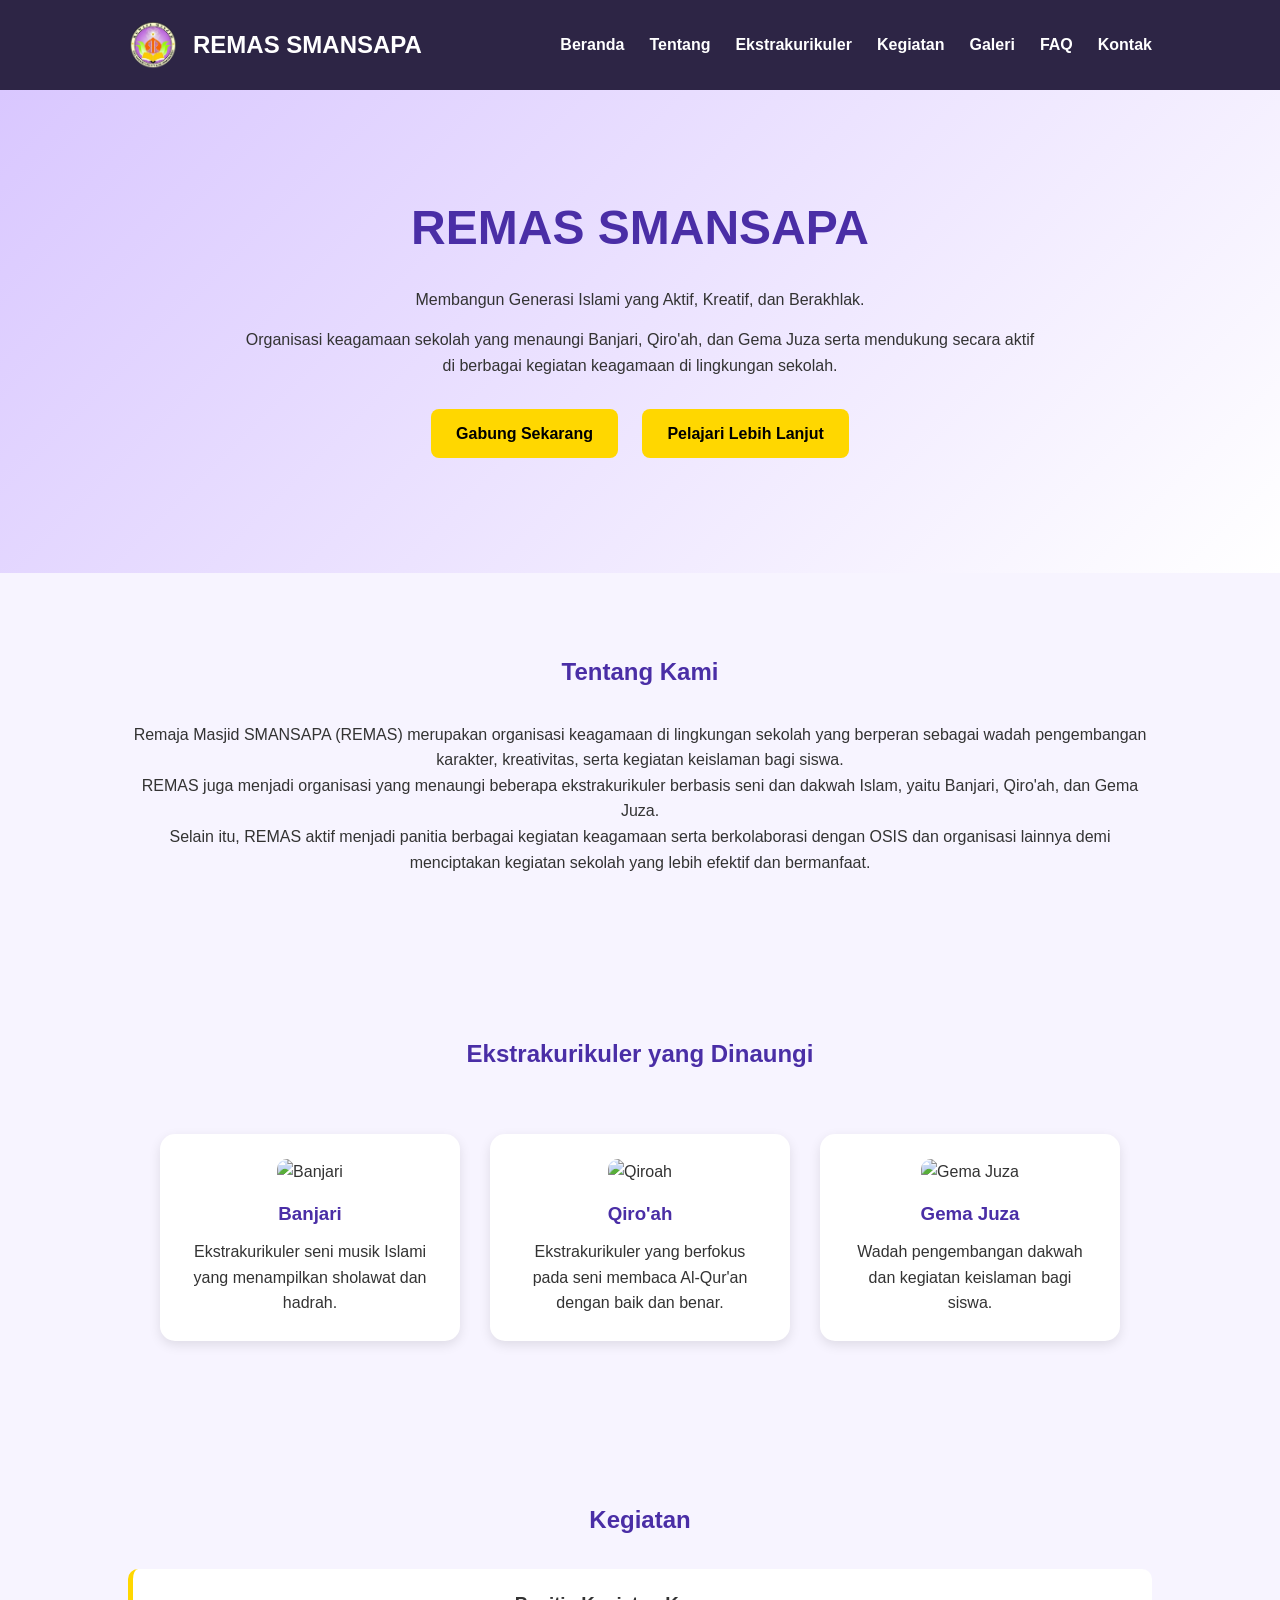
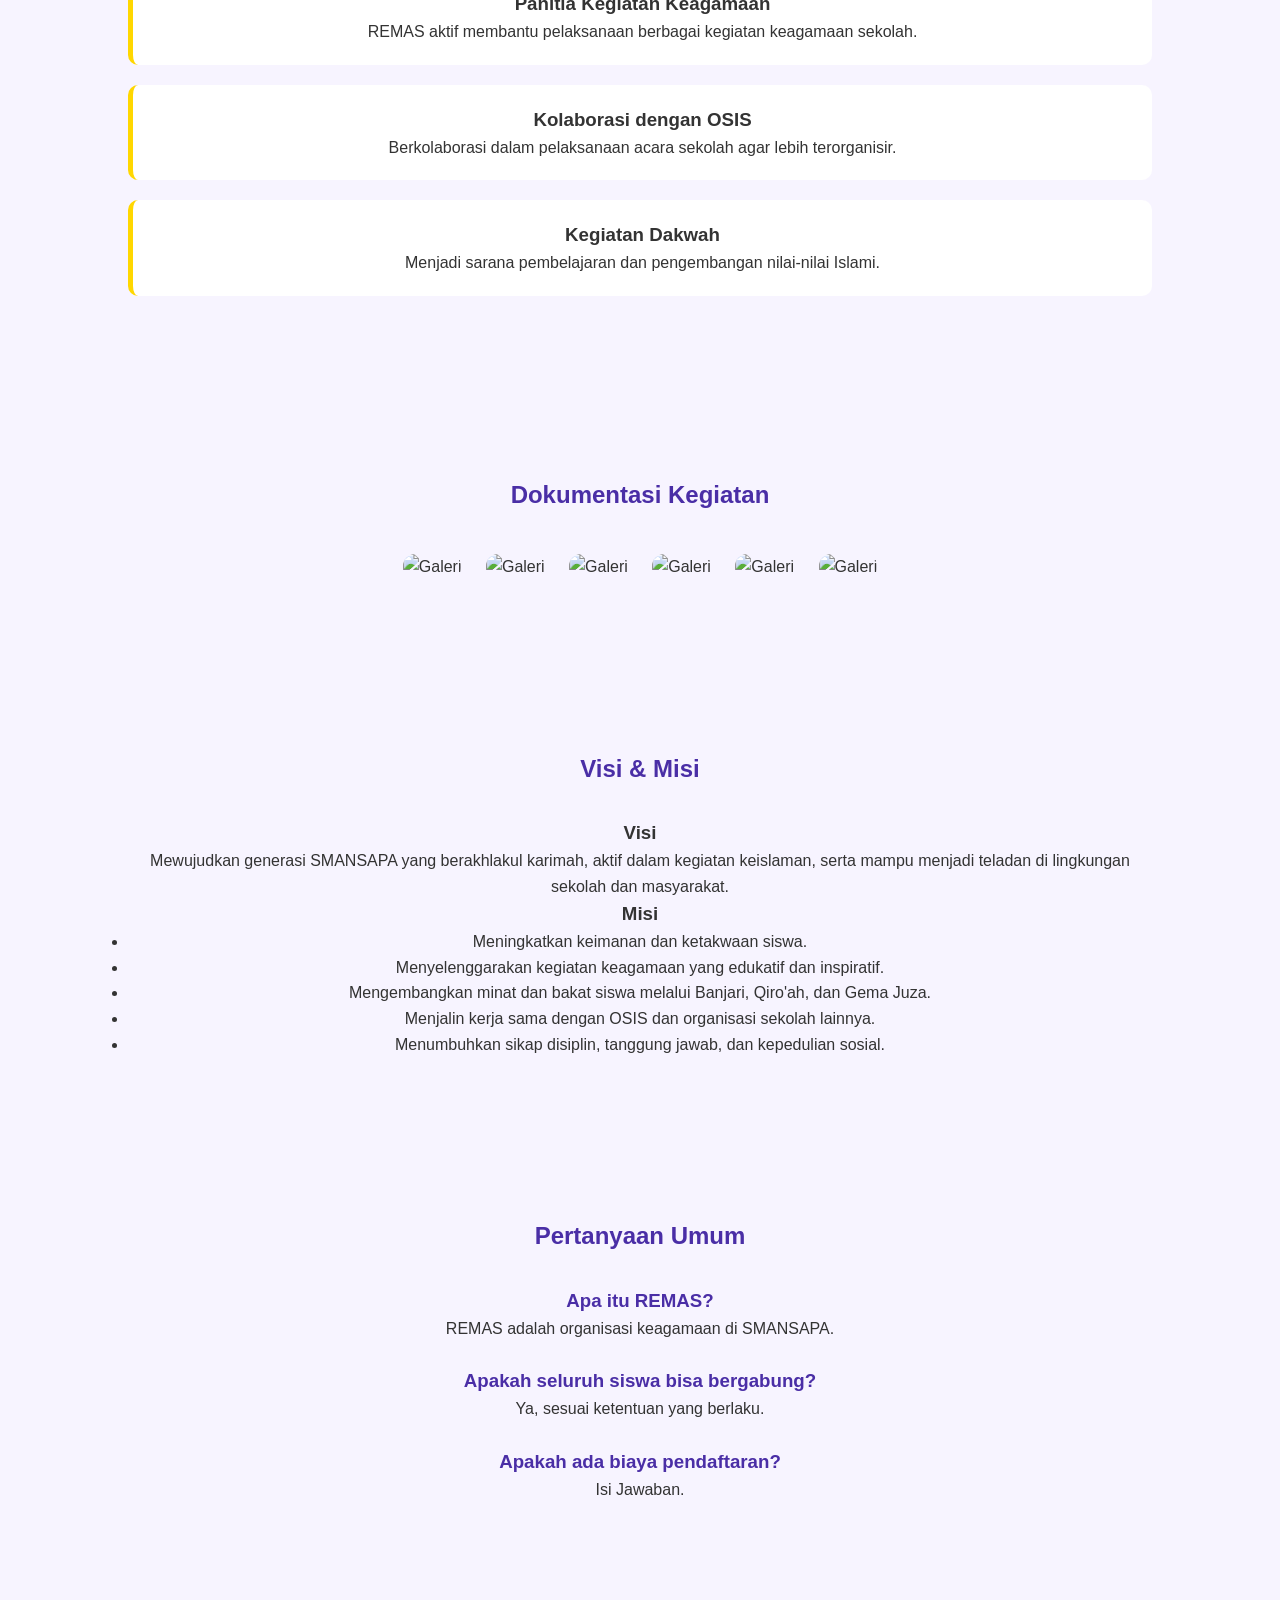
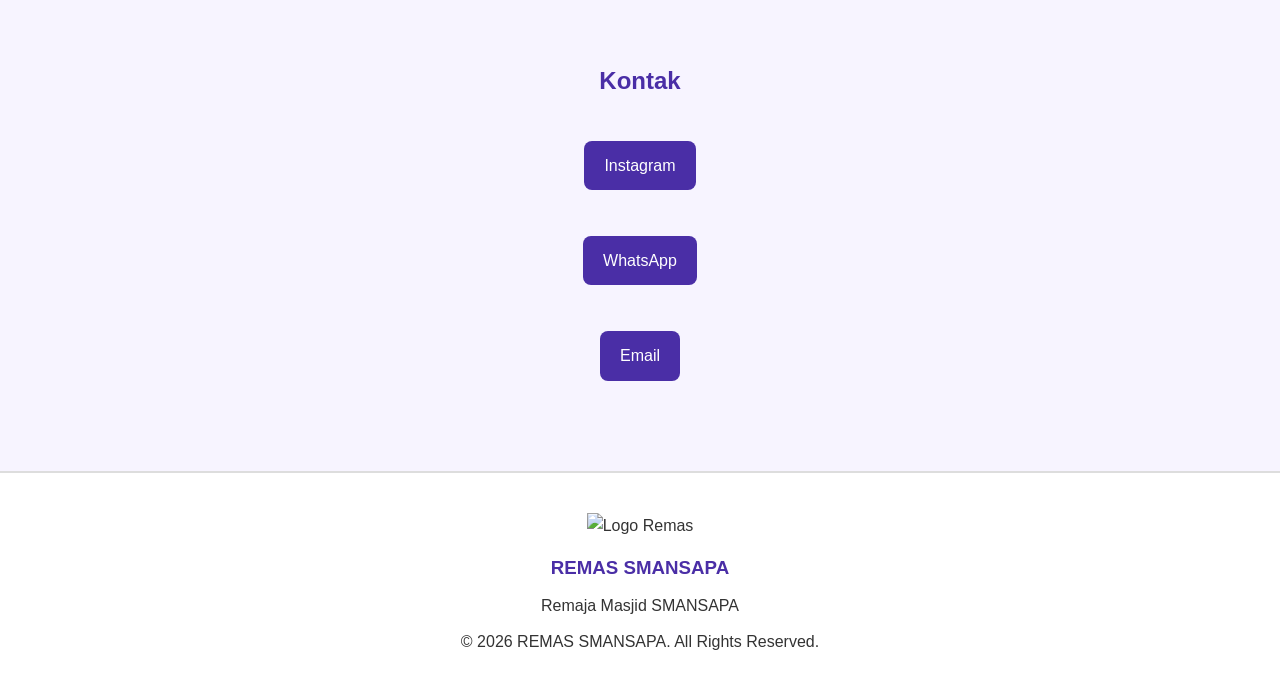
==== index.html @ c030ee64 "Rename homepage.html to index.html" ====
<!DOCTYPE html>
<html lang="id">

<head>
    <meta charset="UTF-8">
    <meta name="viewport" content="width=device-width, initial-scale=1.0">
    <title>REMAS SMANSAPA</title>

    <link rel="stylesheet" href="style.css">
</head>

<body>

    <!-- ===================== NAVBAR ===================== -->

    <header>

        <nav>

            <div>

                <img src="LOGO.png" alt="Logo Remas">

                <h2>REMAS SMANSAPA</h2>

            </div>

            <ul>

                <li><a href="#hero">Beranda</a></li>

                <li><a href="#tentang">Tentang</a></li>

                <li><a href="#ekskul">Ekstrakurikuler</a></li>

                <li><a href="#kegiatan">Kegiatan</a></li>

                <li><a href="#galeri">Galeri</a></li>

                <li><a href="#faq">FAQ</a></li>

                <li><a href="#kontak">Kontak</a></li>

            </ul>

        </nav>

    </header>

    <!-- ===================== HERO ===================== -->

    <section id="hero">

        <h1>REMAS SMANSAPA</h1>

        <p>
            Membangun Generasi Islami yang Aktif,
            Kreatif, dan Berakhlak.
        </p>

        <p>
            Organisasi keagamaan sekolah yang menaungi
            Banjari, Qiro'ah, dan Gema Juza serta
            mendukung secara aktif di berbagai kegiatan keagamaan
            di lingkungan sekolah.
        </p>

        <a href="Isi Link">Gabung Sekarang</a>

        <a href="#tentang">Pelajari Lebih Lanjut</a>

    </section>

    <!-- ===================== TENTANG ===================== -->

    <section id="tentang">

        <h2>Tentang Kami</h2>

        <p>
            Remaja Masjid SMANSAPA (REMAS) merupakan
            organisasi keagamaan di lingkungan sekolah
            yang berperan sebagai wadah pengembangan
            karakter, kreativitas, serta kegiatan
            keislaman bagi siswa.
        </p>

        <p>
            REMAS juga menjadi organisasi yang menaungi
            beberapa ekstrakurikuler berbasis seni dan
            dakwah Islam, yaitu Banjari, Qiro'ah,
            dan Gema Juza.
        </p>

        <p>
            Selain itu, REMAS aktif menjadi panitia
            berbagai kegiatan keagamaan serta
            berkolaborasi dengan OSIS dan organisasi
            lainnya demi menciptakan kegiatan sekolah
            yang lebih efektif dan bermanfaat.
        </p>

    </section>

    <!-- ===================== EKSKUL ===================== -->

    <section id="ekskul">

        <h2>Ekstrakurikuler yang Dinaungi</h2>

        <div>

            <img src="Isi Gambar Banjari" alt="Banjari">

            <h3>Banjari</h3>

            <p>
                Ekstrakurikuler seni musik Islami yang
                menampilkan sholawat dan hadrah.
            </p>

        </div>

        <div>

            <img src="Isi Gambar Qiroah" alt="Qiroah">

            <h3>Qiro'ah</h3>

            <p>
                Ekstrakurikuler yang berfokus pada seni
                membaca Al-Qur'an dengan baik dan benar.
            </p>

        </div>

        <div>

            <img src="Isi Gambar Gema Juza" alt="Gema Juza">

            <h3>Gema Juza</h3>

            <p>
                Wadah pengembangan dakwah dan kegiatan
                keislaman bagi siswa.
            </p>

        </div>

    </section>

    <!-- ===================== KEGIATAN ===================== -->

    <section id="kegiatan">

        <h2>Kegiatan</h2>

        <div>

            <h3>Panitia Kegiatan Keagamaan</h3>

            <p>
                REMAS aktif membantu pelaksanaan
                berbagai kegiatan keagamaan sekolah.
            </p>

        </div>

        <div>

            <h3>Kolaborasi dengan OSIS</h3>

            <p>
                Berkolaborasi dalam pelaksanaan acara
                sekolah agar lebih terorganisir.
            </p>

        </div>

        <div>

            <h3>Kegiatan Dakwah</h3>

            <p>
                Menjadi sarana pembelajaran dan
                pengembangan nilai-nilai Islami.
            </p>

        </div>

    </section>

    <!-- ===================== GALERI ===================== -->

    <section id="galeri">

        <h2>Dokumentasi Kegiatan</h2>

        <img src="Isi Gambar 1" alt="Galeri">

        <img src="Isi Gambar 2" alt="Galeri">

        <img src="Isi Gambar 3" alt="Galeri">

        <img src="Isi Gambar 4" alt="Galeri">

        <img src="Isi Gambar 5" alt="Galeri">

        <img src="Isi Gambar 6" alt="Galeri">

    </section>

    <!-- ===================== VISI MISI ===================== -->

    <section id="visi-misi">

        <h2>Visi & Misi</h2>

        <h3>Visi</h3>

        <p>
            Mewujudkan generasi SMANSAPA yang berakhlakul karimah, aktif dalam kegiatan keislaman, serta mampu menjadi teladan di lingkungan sekolah dan masyarakat.
        </p>

        <h3>Misi</h3>

        <ul>

            <li>Meningkatkan keimanan dan ketakwaan siswa.</li>

            <li>Menyelenggarakan kegiatan keagamaan yang edukatif dan inspiratif.</li>

            <li>Mengembangkan minat dan bakat siswa melalui Banjari, Qiro'ah, dan Gema Juza.</li>

            <li>Menjalin kerja sama dengan OSIS dan organisasi sekolah lainnya.</li>

            <li>Menumbuhkan sikap disiplin, tanggung jawab, dan kepedulian sosial.</li>

        </ul>

    </section>

    <!-- ===================== FAQ ===================== -->

    <section id="faq">

        <h2>Pertanyaan Umum</h2>

        <h3>Apa itu REMAS?</h3>

        <p>
            REMAS adalah organisasi keagamaan
            di SMANSAPA.
        </p>

        <h3>Apakah seluruh siswa bisa bergabung?</h3>

        <p>
            Ya, sesuai ketentuan yang berlaku.
        </p>

        <h3>Apakah ada biaya pendaftaran?</h3>

        <p>
            Isi Jawaban.
        </p>

    </section>

    <!-- ===================== KONTAK ===================== -->

    <section id="kontak">

        <h2>Kontak</h2>

        <a href="Isi Link Instagram">
            Instagram
        </a>

        <br><br>

        <a href="Isi Link WhatsApp">
            WhatsApp
        </a>

        <br><br>

        <a href="mailto:Isi Email">
            Email
        </a>

    </section>

    <!-- ===================== FOOTER ===================== -->

    <footer>

        <img src="Isi Logo" alt="Logo Remas">

        <h3>REMAS SMANSAPA</h3>

        <p>
            Remaja Masjid SMANSAPA
        </p>

        <p>
            © 2026 REMAS SMANSAPA.
            All Rights Reserved.
        </p>

    </footer>

</body>

</html>
---- style.css ----
*{
    margin: 0;
    padding: 0;
    box-sizing: border-box;
}

body{
    font-family: Arial, Helvetica, sans-serif;
    background: #f7f4ff;
    color: #333;
    line-height: 1.6;

    text-align: center;
    
}


header{
    background: #2d2545;
    padding: 20px 10%;
    position: sticky;
    top: 0;
}

nav{
    display: flex;
    justify-content: space-between;
    align-items: center;
}

nav div{
    display: flex;
    align-items: center;
    gap: 15px;
}

nav img{
    width: 50px;
    height: 50px;
    object-fit: cover;
}

nav h2{
    color: white;
}

nav ul{
    display: flex;
    list-style: none;
    gap: 25px;
}

nav a{
    color: white;
    text-decoration: none;
    font-weight: bold;
    transition: 0.3s;
}

nav a:hover{
    color: #ffd700;
}



#hero{
    text-align: center;
    padding: 100px 10%;
    background: linear-gradient(
        135deg,
        #d9c7ff,
        #ffffff
    );
}

#hero h1{
    font-size: 3rem;
    color: #4a2ea6;
    margin-bottom: 20px;
}

#hero p{
    max-width: 800px;
    margin: 15px auto;
}

#hero a{
    display: inline-block;
    margin: 15px 10px;
    padding: 12px 25px;
    background: #ffd700;
    color: black;
    text-decoration: none;
    border-radius: 8px;
    font-weight: bold;
}

#hero a:hover{
    background: #f5c400;
}


section{
    padding: 80px 10%;
}

section h2{
    text-align: center;
    color: #4a2ea6;
    margin-bottom: 30px;
}



#ekskul{
    display: flex;
    flex-wrap: wrap;
    justify-content: center;
    gap: 30px;
}

#ekskul h2{
    width: 100%;
}

#ekskul div{
    width: 300px;
    background: white;
    padding: 25px;
    border-radius: 15px;
    text-align: center;
    box-shadow: 0 4px 12px rgba(0,0,0,0.1);
}

#ekskul img{
    width: 100%;
    border-radius: 10px;
    margin-bottom: 15px;
}

#ekskul h3{
    color: #4a2ea6;
    margin-bottom: 10px;
}


#kegiatan div{
    background: white;
    padding: 20px;
    margin: 20px 0;
    border-left: 5px solid #ffd700;
    border-radius: 10px;
}



#galeri{
    text-align: center;
}

#galeri img{
    width: 250px;
    height: 180px;
    object-fit: cover;
    margin: 10px;
    border-radius: 12px;
}



#faq h3{
    color: #4a2ea6;
    margin-top: 25px;
}



#kontak{
    text-align: center;
}

#kontak a{
    display: inline-block;
    padding: 12px 20px;
    margin: 10px;
    background: #4a2ea6;
    color: white;
    text-decoration: none;
    border-radius: 8px;
}

#kontak a:hover{
    background: #5d3bd1;
}



footer{
    background: white;
    text-align: center;
    padding: 40px 20px;
    border-top: 2px solid #ddd;
}

footer img{
    width: 80px;
    margin-bottom: 15px;
}

footer h3{
    color: #4a2ea6;
}

footer p{
    margin-top: 10px;
}



@media (max-width: 768px){

    nav{
        flex-direction: column;
        gap: 20px;
    }

    nav ul{
        flex-wrap: wrap;
        justify-content: center;
    }

    #hero h1{
        font-size: 2rem;
    }

    #ekskul div{
        width: 100%;
    }

    #galeri img{
        width: 100%;
        height: auto;
    }

}
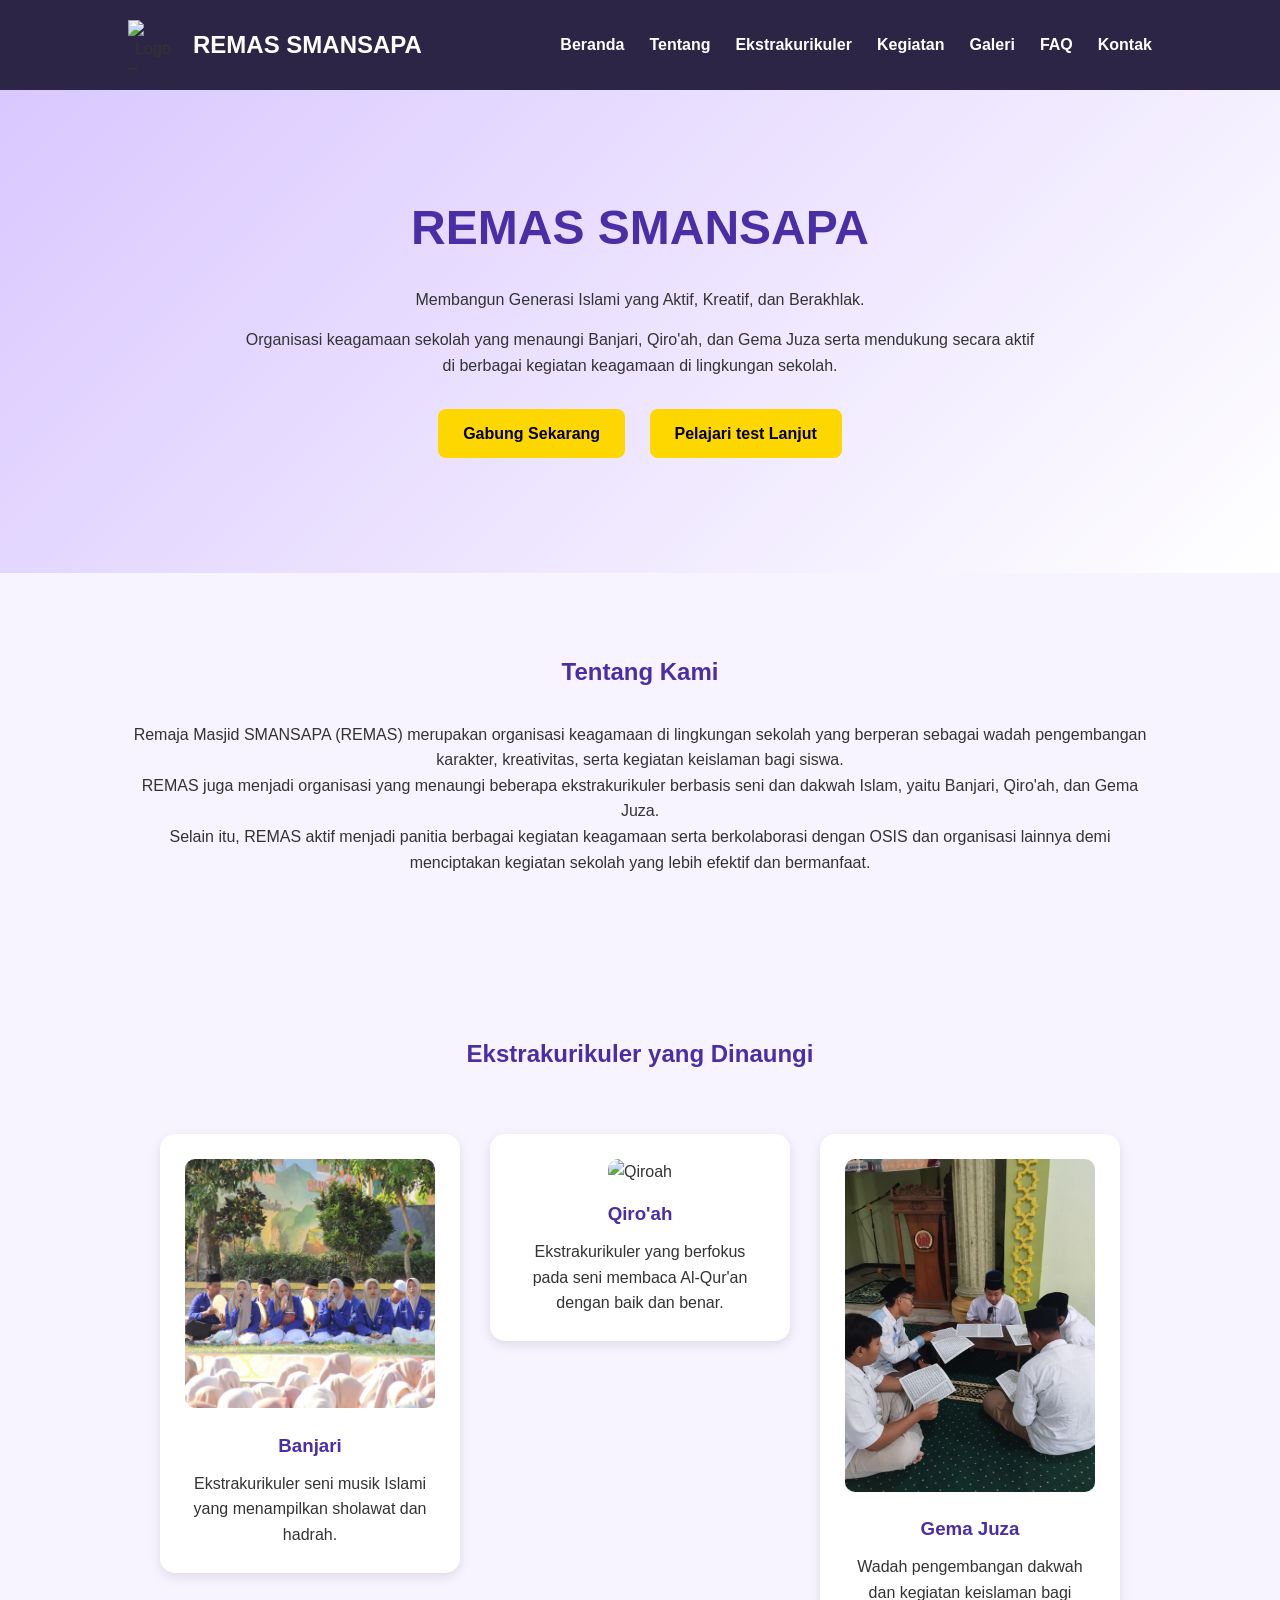
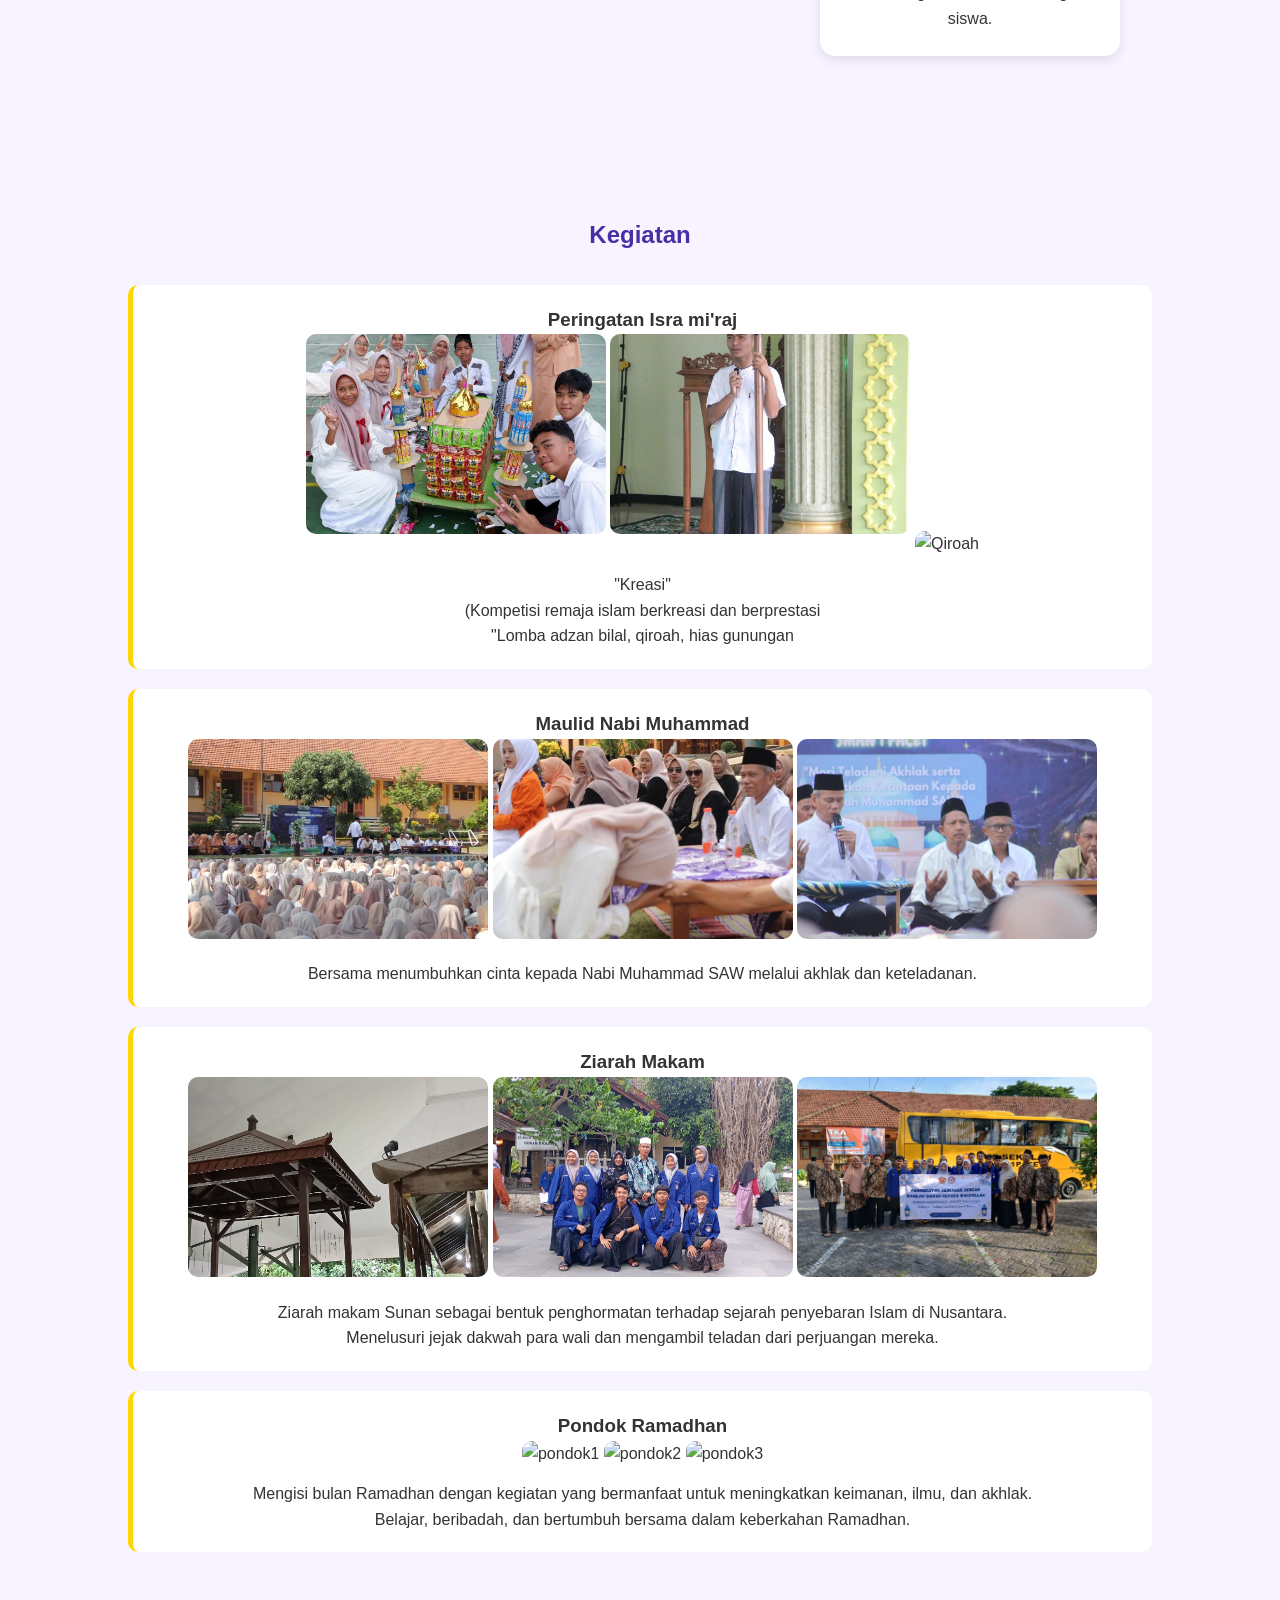
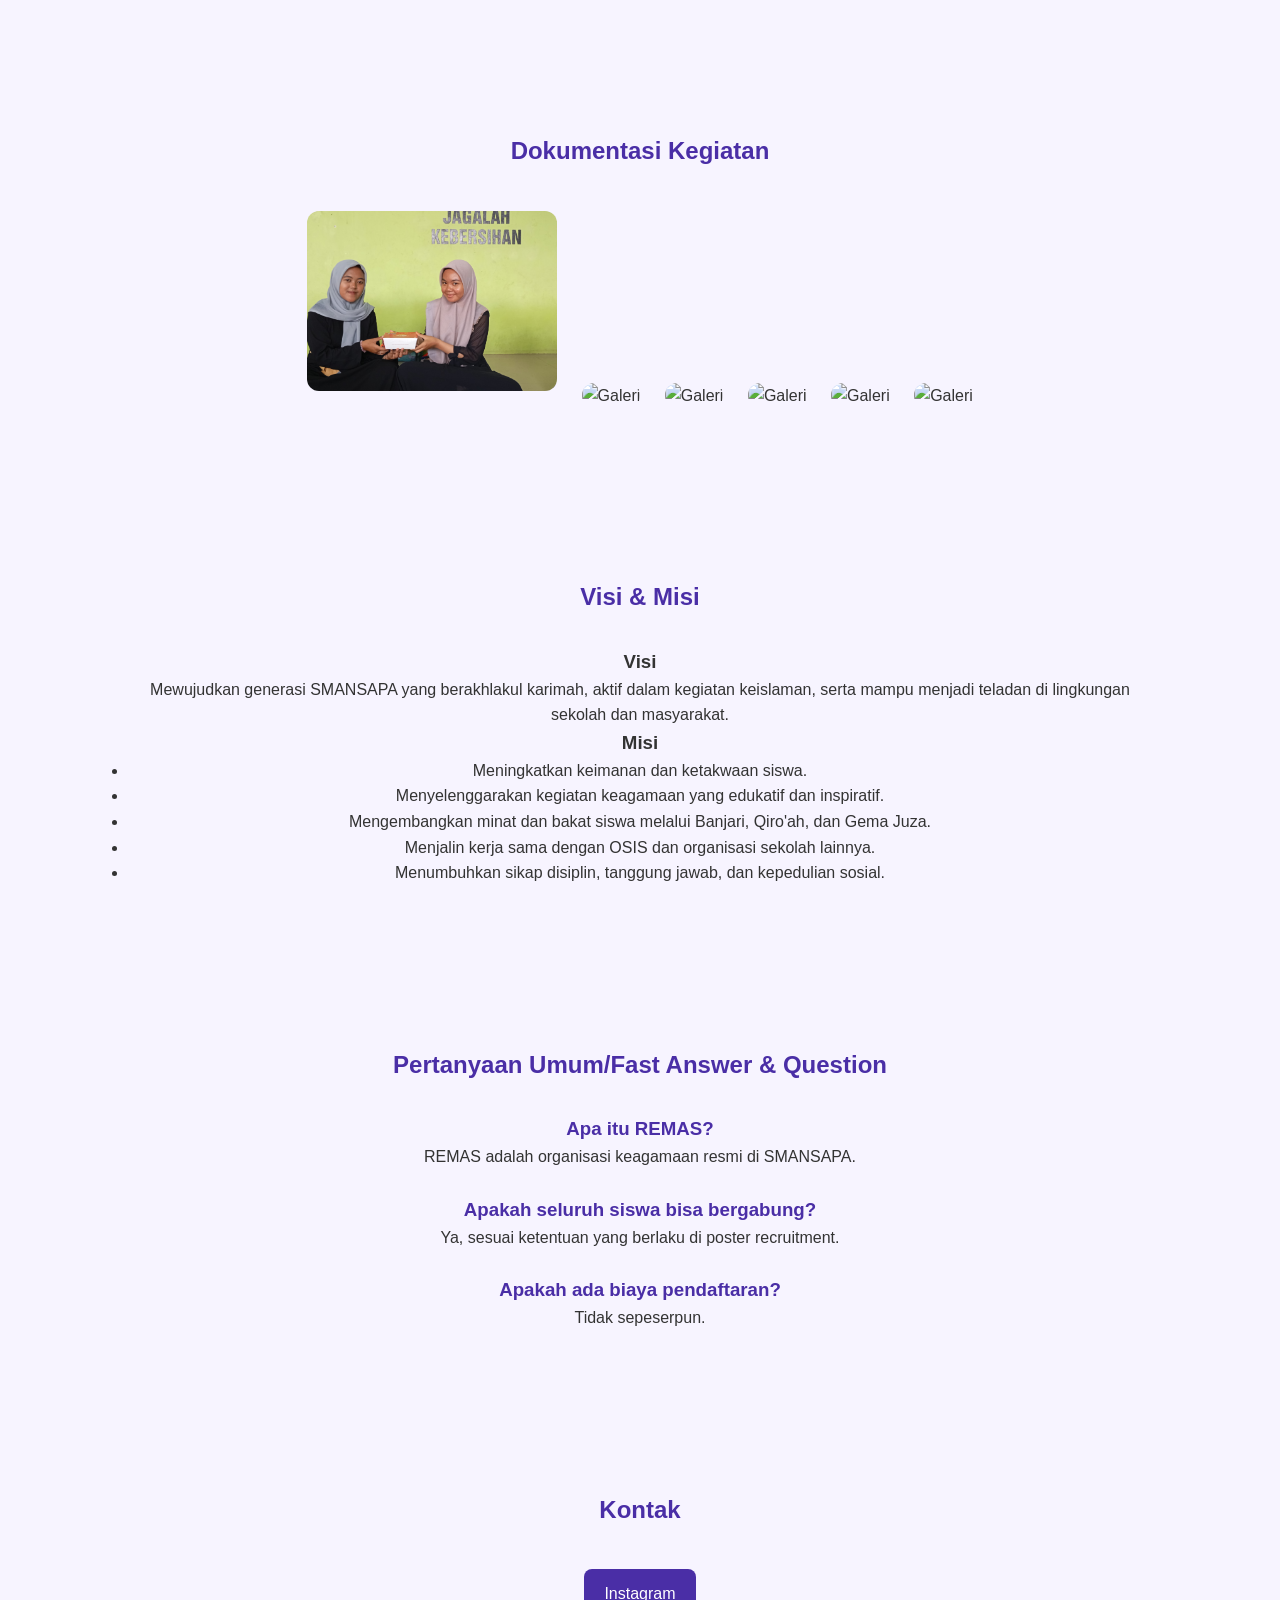
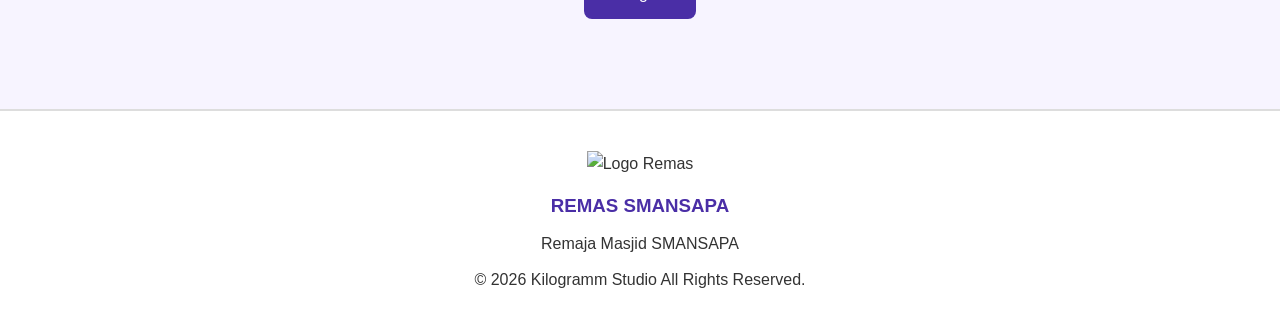
==== commit 47b45c26: "Rename homepage.html to index.html" ====
--- a/index.html
+++ b/index.html
@@ -11,15 +11,13 @@
 
 <body>
 
-    <!-- ===================== NAVBAR ===================== -->
-
     <header>
 
         <nav>
 
             <div>
 
-                <img src="LOGO.png" alt="Logo Remas">
+                <img src="gambar/LOGO.png" alt="Logo Remas">
 
                 <h2>REMAS SMANSAPA</h2>
 
@@ -47,7 +45,6 @@
 
     </header>
 
-    <!-- ===================== HERO ===================== -->
 
     <section id="hero">
 
@@ -65,13 +62,12 @@
             di lingkungan sekolah.
         </p>
 
-        <a href="Isi Link">Gabung Sekarang</a>
-
-        <a href="#tentang">Pelajari Lebih Lanjut</a>
-
-    </section>
-
-    <!-- ===================== TENTANG ===================== -->
+        <a href="https://docs.google.com/forms/d/14jRcnYBmHs8XjDDqOup7Lw7cMP8ZzTSbwFa62za9IzI/closedform?utm_source=ig&utm_medium=social&utm_content=link_in_bio">Gabung Sekarang</a>
+
+        <a href="#tentang">Pelajari test Lanjut</a>
+
+    </section>
+
 
     <section id="tentang">
 
@@ -102,115 +98,140 @@
 
     </section>
 
-    <!-- ===================== EKSKUL ===================== -->
 
     <section id="ekskul">
 
         <h2>Ekstrakurikuler yang Dinaungi</h2>
 
+        <a href="banjari.html" class="ekskul-card">
+
+            <div>
+        
+                <img src="gambar/banjari1.jpg" alt="Banjari">
+        
+                <h3>Banjari</h3>
+        
+                <p>
+                    Ekstrakurikuler seni musik Islami yang
+                    menampilkan sholawat dan hadrah.
+                </p>
+        
+            </div>
+        </a>
+        <a href="qiroah.html" class="ekskul-card">
+
+            <div>
+        
+                <img src="gambar/qiroah2.jpg" alt="Qiroah">
+        
+                <h3>Qiro'ah</h3>
+        
+                <p>
+                    Ekstrakurikuler yang berfokus pada seni
+                    membaca Al-Qur'an dengan baik dan benar.
+                </p>
+        
+            </div>
+
+        </a>
+
+        <a href="gemajuza.html" class="ekskul-card">
+
+            <div>
+        
+                <img src="gambar/gemajuza1.jpg" alt="Gema Juza">
+        
+                <h3>Gema Juza</h3>
+        
+                <p>
+                    Wadah pengembangan dakwah dan kegiatan
+                    keislaman bagi siswa.
+                </p>
+        
+            </div>
+
+        </a>
+
+    </section>
+
+
+    <section id="kegiatan">
+
+        <h2>Kegiatan</h2>
+
         <div>
 
-            <img src="Isi Gambar Banjari" alt="Banjari">
-
-            <h3>Banjari</h3>
-
-            <p>
-                Ekstrakurikuler seni musik Islami yang
-                menampilkan sholawat dan hadrah.
-            </p>
-
+            <h3>Peringatan Isra mi'raj </h3>
+
+            <img src="gambar/hias1.jpg" alt="Hias gunungan">
+            <img src="gambar/adzan1.jpg" alt="Adzan bilal">
+            <img src="gambar/qiroah1.jpg" alt="Qiroah">
+
+            <p>"Kreasi"</p>
+            <p>(Kompetisi remaja islam berkreasi dan berprestasi</p>
+            <p>"Lomba adzan bilal, qiroah, hias gunungan</p>
+            
         </div>
 
         <div>
 
-            <img src="Isi Gambar Qiroah" alt="Qiroah">
-
-            <h3>Qiro'ah</h3>
-
-            <p>
-                Ekstrakurikuler yang berfokus pada seni
-                membaca Al-Qur'an dengan baik dan benar.
-            </p>
+            <h3>Maulid Nabi Muhammad</h3>
+            
+            <img src="gambar/mau1.jpg" alt="Maulid1">
+            <img src="gambar/mau2.jpg" alt="Maulid2">
+            <img src="gambar/mau3.jpg" alt="Maulid3">
+
+            <p> Bersama menumbuhkan cinta kepada Nabi Muhammad SAW melalui akhlak dan keteladanan.</p>
 
         </div>
 
         <div>
 
-            <img src="Isi Gambar Gema Juza" alt="Gema Juza">
-
-            <h3>Gema Juza</h3>
-
-            <p>
-                Wadah pengembangan dakwah dan kegiatan
-                keislaman bagi siswa.
-            </p>
+            <h3>Ziarah Makam</h3>
+
+            <img src="zia1.jpg" alt="Ziarah1">
+            <img src="zia2.jpg" alt="Ziarah2">
+            <img src="zia3.jpg" alt="Ziarah3">
+            
+            <p>Ziarah makam Sunan sebagai bentuk penghormatan terhadap sejarah penyebaran Islam di Nusantara.</p>
+            <p>Menelusuri jejak dakwah para wali dan mengambil teladan dari perjuangan mereka.</p>
 
         </div>
 
-    </section>
-
-    <!-- ===================== KEGIATAN ===================== -->
-
-    <section id="kegiatan">
-
-        <h2>Kegiatan</h2>
-
         <div>
 
-            <h3>Panitia Kegiatan Keagamaan</h3>
-
-            <p>
-                REMAS aktif membantu pelaksanaan
-                berbagai kegiatan keagamaan sekolah.
-            </p>
+            <h3>Pondok Ramadhan</h3>
+
+            <img src="pon1.JPG" alt="pondok1">
+            <img src="pon2.JPG" alt="pondok2">
+            <img src="pon3.JPG" alt="pondok3">
+            
+            <p>Mengisi bulan Ramadhan dengan kegiatan yang bermanfaat untuk meningkatkan keimanan, ilmu, dan akhlak.</p>
+            <p>Belajar, beribadah, dan bertumbuh bersama dalam keberkahan Ramadhan.</p>
 
         </div>
 
-        <div>
-
-            <h3>Kolaborasi dengan OSIS</h3>
-
-            <p>
-                Berkolaborasi dalam pelaksanaan acara
-                sekolah agar lebih terorganisir.
-            </p>
-
-        </div>
-
-        <div>
-
-            <h3>Kegiatan Dakwah</h3>
-
-            <p>
-                Menjadi sarana pembelajaran dan
-                pengembangan nilai-nilai Islami.
-            </p>
-
-        </div>
-
-    </section>
-
-    <!-- ===================== GALERI ===================== -->
+    </section>
+
 
     <section id="galeri">
 
         <h2>Dokumentasi Kegiatan</h2>
 
-        <img src="Isi Gambar 1" alt="Galeri">
-
-        <img src="Isi Gambar 2" alt="Galeri">
-
-        <img src="Isi Gambar 3" alt="Galeri">
-
-        <img src="Isi Gambar 4" alt="Galeri">
-
-        <img src="Isi Gambar 5" alt="Galeri">
-
-        <img src="Isi Gambar 6" alt="Galeri">
-
-    </section>
-
-    <!-- ===================== VISI MISI ===================== -->
+        <img src="gambar/ft1.jpg" alt="Galeri">
+
+        <img src="gambar/ft2.jpg" alt="Galeri">
+
+        <img src="image.png" alt="Galeri">
+
+        <img src="ft4.JPG" alt="Galeri">
+
+        <img src="ft5.JPG" alt="Galeri">
+
+        <img src="ft6.JPG" alt="Galeri">
+
+    </section>
+
 
     <section id="visi-misi">
 
@@ -240,62 +261,47 @@
 
     </section>
 
-    <!-- ===================== FAQ ===================== -->
 
     <section id="faq">
 
-        <h2>Pertanyaan Umum</h2>
+        <h2>Pertanyaan Umum/Fast Answer & Question</h2>
 
         <h3>Apa itu REMAS?</h3>
 
         <p>
-            REMAS adalah organisasi keagamaan
+            REMAS adalah organisasi keagamaan resmi
             di SMANSAPA.
         </p>
 
         <h3>Apakah seluruh siswa bisa bergabung?</h3>
 
         <p>
-            Ya, sesuai ketentuan yang berlaku.
+            Ya, sesuai ketentuan yang berlaku di poster recruitment.
         </p>
 
         <h3>Apakah ada biaya pendaftaran?</h3>
 
         <p>
-            Isi Jawaban.
-        </p>
-
-    </section>
-
-    <!-- ===================== KONTAK ===================== -->
+            Tidak sepeserpun.
+        </p>
+
+    </section>
+
 
     <section id="kontak">
 
         <h2>Kontak</h2>
 
-        <a href="Isi Link Instagram">
+        <a href="https://www.instagram.com/remajamasjid_smansapa?igsh=MW0yZW56Z2dkMW5zeQ==">
             Instagram
         </a>
 
-        <br><br>
-
-        <a href="Isi Link WhatsApp">
-            WhatsApp
-        </a>
-
-        <br><br>
-
-        <a href="mailto:Isi Email">
-            Email
-        </a>
-
-    </section>
-
-    <!-- ===================== FOOTER ===================== -->
+    </section>
+
 
     <footer>
 
-        <img src="Isi Logo" alt="Logo Remas">
+        <img src="gambar/LOGO.png" alt="Logo Remas">
 
         <h3>REMAS SMANSAPA</h3>
 
@@ -304,12 +310,29 @@
         </p>
 
         <p>
-            © 2026 REMAS SMANSAPA.
+            © 2026 Kilogramm Studio
             All Rights Reserved.
         </p>
 
     </footer>
 
+<script>
+
+window.addEventListener("scroll", function(){
+
+    const header = document.querySelector("header");
+
+    if(window.scrollY > 100){
+        header.classList.add("kecil");
+    }
+    else{
+        header.classList.remove("kecil");
+    }
+
+});
+
+</script>
+
 </body>
 
 </html>
--- a/style.css
+++ b/style.css
@@ -19,8 +19,21 @@
 header{
     background: #2d2545;
     padding: 20px 10%;
+
     position: sticky;
     top: 0;
+
+    transition: all 0.3s ease;
+    
+    z-index: 1000;
+}
+
+header.kecil{
+    padding: 8px 8%;
+
+    backdrop-filter: blur(10px);
+
+    box-shadow: 0 2px 10px rgba(0,0,0,0.2);
 }
 
 nav{
@@ -39,6 +52,12 @@
     width: 50px;
     height: 50px;
     object-fit: cover;
+    transition: all 0.3s ease;
+}
+
+header.kecil nav img{
+    width: 35px;
+    height: 35px;
 }
 
 nav h2{
@@ -120,6 +139,11 @@
     gap: 30px;
 }
 
+.ekskul-card{
+    text-decoration: none;
+    color: inherit;
+}
+
 #ekskul h2{
     width: 100%;
 }
@@ -131,6 +155,12 @@
     border-radius: 15px;
     text-align: center;
     box-shadow: 0 4px 12px rgba(0,0,0,0.1);
+    transition: 0.3s;
+    cursor: pointer;
+}
+
+#ekskul div:hover{
+    transform: translateY(-8px);
 }
 
 #ekskul img{
@@ -153,7 +183,14 @@
     border-radius: 10px;
 }
 
-
+#kegiatan img{
+    width: 100%;
+    max-width: 300px;
+    height: 200px;
+    object-fit: cover;
+    border-radius: 10px;
+    margin-bottom: 15px;
+}
 
 #galeri{
     text-align: center;
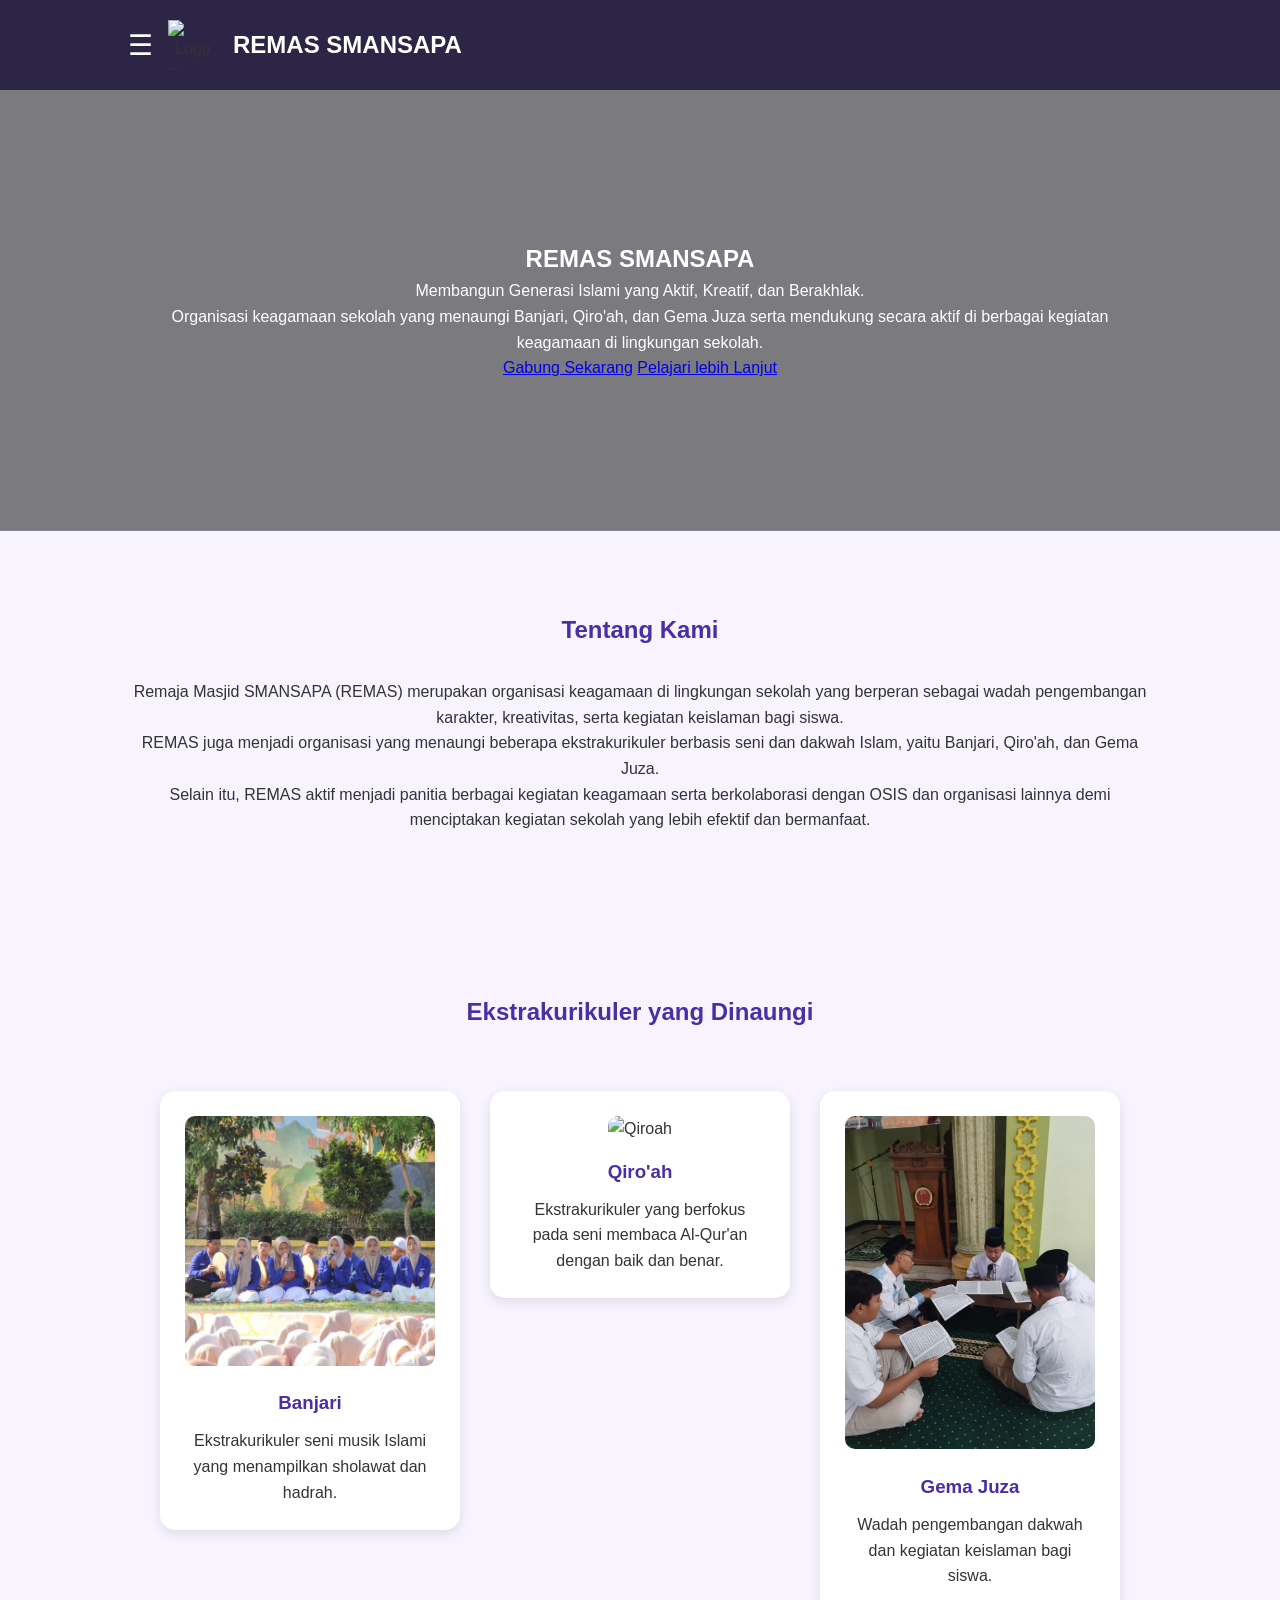
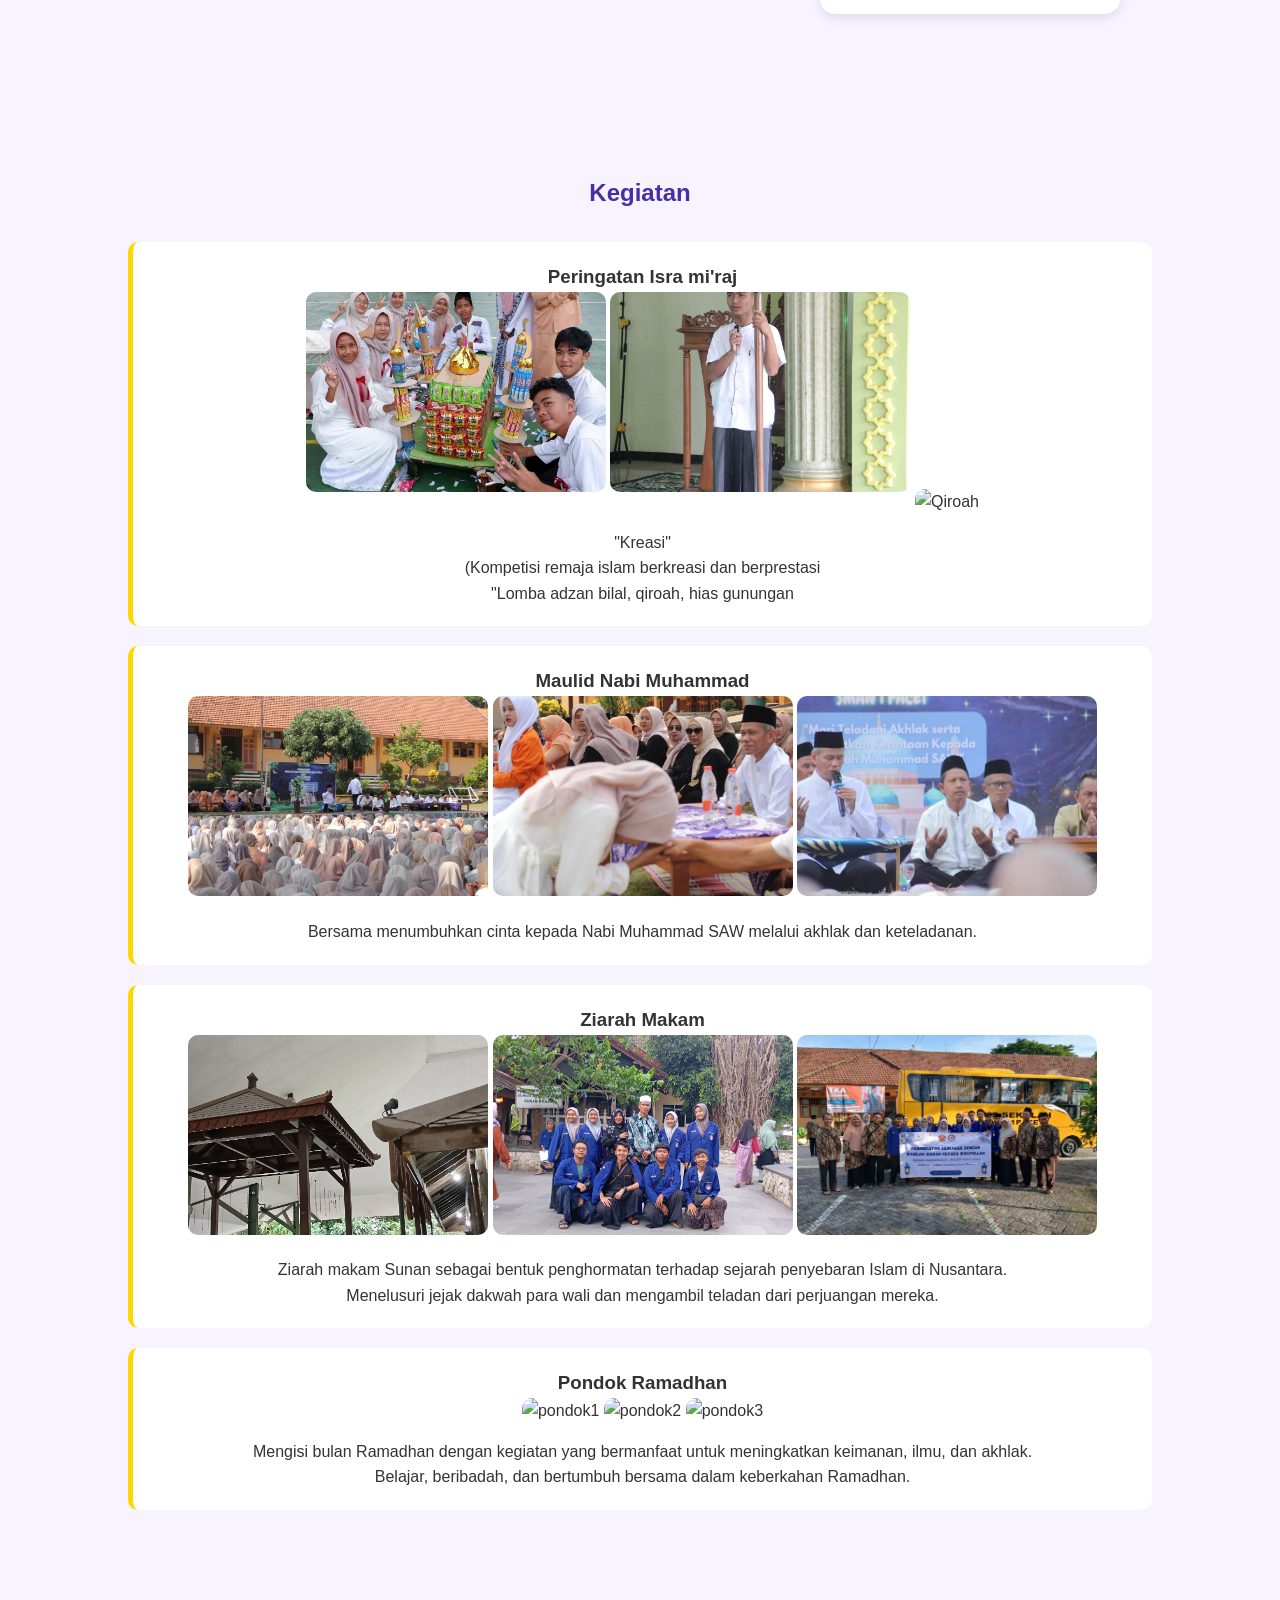
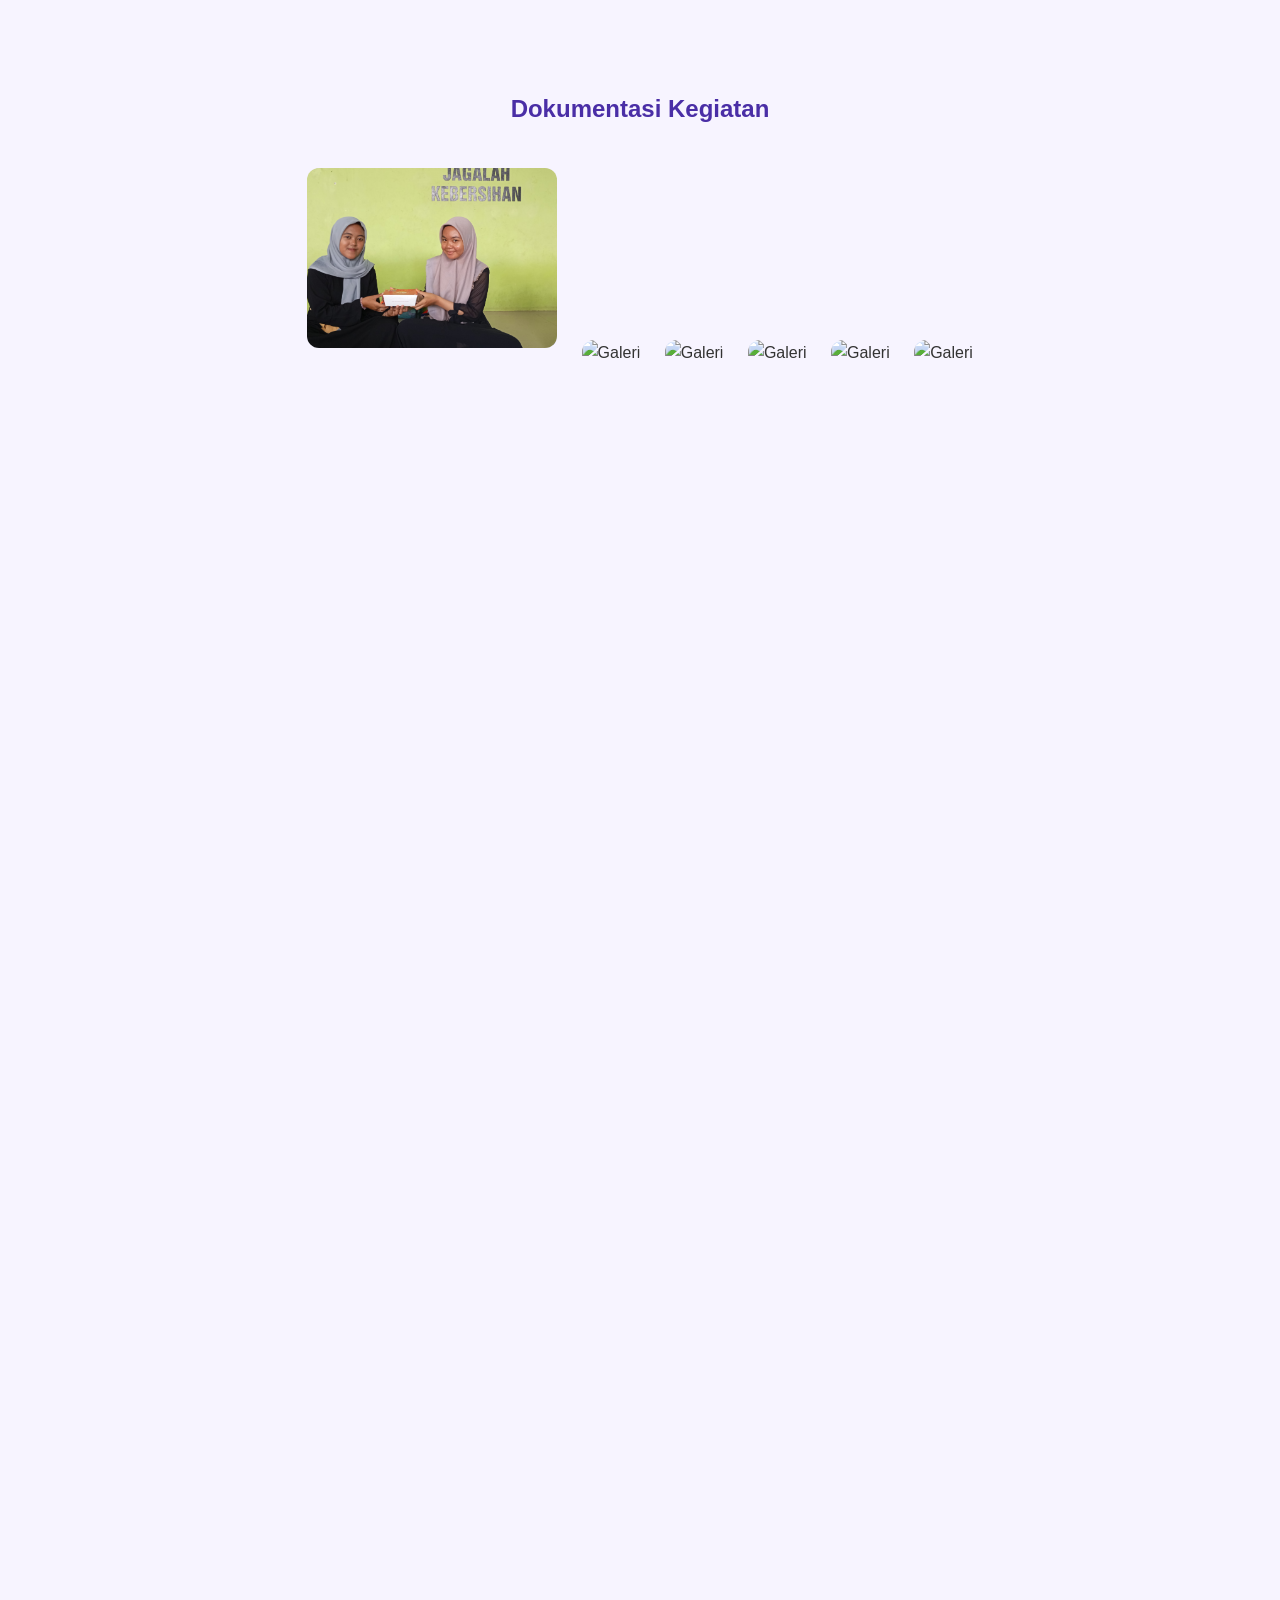
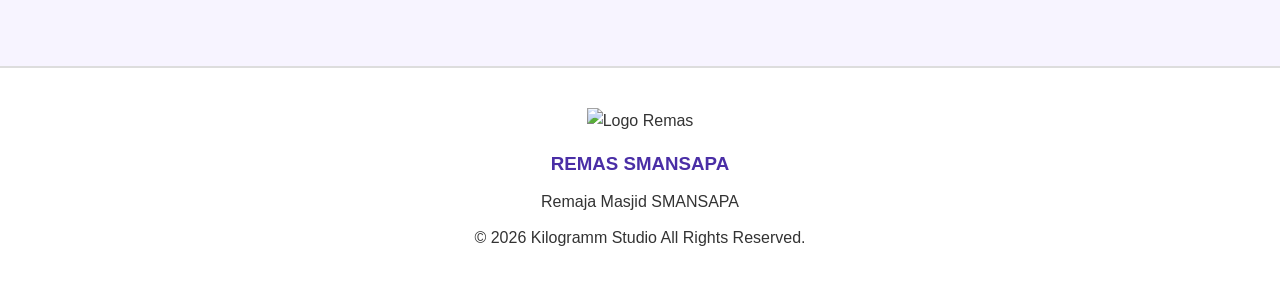
==== commit 8f7ac5a3: "Update index.html" ====
--- a/index.html
+++ b/index.html
@@ -14,36 +14,42 @@
     <header>
 
         <nav>
-
-            <div>
-
+        
+            <div class="logo-area">
+        
+                <button id="menu-btn">
+        
+                    ☰
+        
+                </button>
+        
                 <img src="gambar/LOGO.png" alt="Logo Remas">
-
+        
                 <h2>REMAS SMANSAPA</h2>
-
+        
             </div>
-
-            <ul>
-
-                <li><a href="#hero">Beranda</a></li>
-
-                <li><a href="#tentang">Tentang</a></li>
-
-                <li><a href="#ekskul">Ekstrakurikuler</a></li>
-
-                <li><a href="#kegiatan">Kegiatan</a></li>
-
-                <li><a href="#galeri">Galeri</a></li>
-
-                <li><a href="#faq">FAQ</a></li>
-
-                <li><a href="#kontak">Kontak</a></li>
-
-            </ul>
-
+        
         </nav>
 
-    </header>
+    </header><div id="overlay"></div>
+
+        <div id="sidebar">
+        
+            <a href="#hero">Beranda</a>
+        
+            <a href="#tentang">Tentang</a>
+        
+            <a href="#ekskul">Ekstrakurikuler</a>
+        
+            <a href="#kegiatan">Kegiatan</a>
+        
+            <a href="#galeri">Galeri</a>
+        
+            <a href="#faq">FAQ</a>
+        
+            <a href="#kontak">Kontak</a>
+        
+        </div>
 
 
     <section id="hero">
@@ -64,12 +70,12 @@
 
         <a href="https://docs.google.com/forms/d/14jRcnYBmHs8XjDDqOup7Lw7cMP8ZzTSbwFa62za9IzI/closedform?utm_source=ig&utm_medium=social&utm_content=link_in_bio">Gabung Sekarang</a>
 
-        <a href="#tentang">Pelajari test Lanjut</a>
-
-    </section>
-
-
-    <section id="tentang">
+        <a href="#tentang">Pelajari lebih Lanjut</a>
+
+    </section>
+
+
+    <section id="tentang" class="hidden">
 
         <h2>Tentang Kami</h2>
 
@@ -99,7 +105,7 @@
     </section>
 
 
-    <section id="ekskul">
+    <section id="ekskul" class="hidden">
 
         <h2>Ekstrakurikuler yang Dinaungi</h2>
 
@@ -155,7 +161,7 @@
     </section>
 
 
-    <section id="kegiatan">
+    <section id="kegiatan" class="hidden">
 
         <h2>Kegiatan</h2>
 
@@ -214,7 +220,7 @@
     </section>
 
 
-    <section id="galeri">
+    <section id="galeri" class="hidden">
 
         <h2>Dokumentasi Kegiatan</h2>
 
@@ -233,7 +239,7 @@
     </section>
 
 
-    <section id="visi-misi">
+    <section id="visi-misi" class="hidden">
 
         <h2>Visi & Misi</h2>
 
@@ -262,7 +268,7 @@
     </section>
 
 
-    <section id="faq">
+    <section id="faq" class="hidden">
 
         <h2>Pertanyaan Umum/Fast Answer & Question</h2>
 
@@ -288,7 +294,7 @@
     </section>
 
 
-    <section id="kontak">
+    <section id="kontak" class="hidden">
 
         <h2>Kontak</h2>
 
@@ -318,19 +324,61 @@
 
 <script>
 
-window.addEventListener("scroll", function(){
-
-    const header = document.querySelector("header");
-
-    if(window.scrollY > 100){
-        header.classList.add("kecil");
-    }
-    else{
-        header.classList.remove("kecil");
-    }
+const hiddenElements =
+document.querySelectorAll(".hidden");
+
+function showElements(){
+
+    hiddenElements.forEach((el)=>{
+
+        const top =
+        el.getBoundingClientRect().top;
+
+        const trigger =
+        window.innerHeight - 100;
+
+        if(top < trigger){
+
+            el.classList.add("show");
+
+        }
+
+    });
+
+}
+
+window.addEventListener(
+"scroll",
+showElements
+);
+
+showElements();
+
+const menuBtn =
+document.getElementById("menu-btn");
+
+const sidebar =
+document.getElementById("sidebar");
+
+const overlay =
+document.getElementById("overlay");
+
+menuBtn.addEventListener("click", ()=>{
+
+    sidebar.classList.toggle("active");
+
+    overlay.classList.toggle("active");
 
 });
 
+overlay.addEventListener("click", ()=>{
+
+    sidebar.classList.remove("active");
+
+    overlay.classList.remove("active");
+
+});
+
 </script>
 
 </body>
--- a/style.css
+++ b/style.css
@@ -84,26 +84,29 @@
 
 
 #hero{
-    text-align: center;
-    padding: 100px 10%;
-    background: linear-gradient(
-        135deg,
-        #d9c7ff,
-        #ffffff
-    );
-}
-
-#hero h1{
-    font-size: 3rem;
-    color: #4a2ea6;
-    margin-bottom: 20px;
-}
-
-#hero p{
-    max-width: 800px;
-    margin: 15px auto;
-}
-
+
+    background:
+    linear-gradient(
+        rgba(0,0,0,0.5),
+        rgba(0,0,0,0.5)
+    ),
+    url("gambar/masjid1.jpeg");
+
+    background-size: cover;
+
+    background-position: center;
+
+    background-repeat: no-repeat;
+
+    color: white;
+
+    text-align: center;
+
+    padding: 150px 10%;
+
+}
+
+}
 #hero a{
     display: inline-block;
     margin: 15px 10px;
@@ -281,3 +284,121 @@
     }
 
 }
+
+.hidden{
+    opacity: 0;
+
+    transform: translateY(100px);
+
+    transition:
+    opacity 0.8s ease,
+    transform 0.8s ease;
+}
+
+.show{
+    opacity: 1;
+
+    transform: translateY(0);
+}
+
+
+.logo-area{
+    display:flex;
+    align-items:center;
+    gap:15px;
+}
+
+#menu-btn{
+
+    background:none;
+
+    border:none;
+
+    color:white;
+
+    font-size:28px;
+
+    cursor:pointer;
+}
+
+
+/* Sidebar */
+
+#sidebar{
+
+    position:fixed;
+
+    top:0;
+
+    left:-260px;
+
+    width:250px;
+
+    height:100vh;
+
+    background:#2d2545;
+
+    padding-top:100px;
+
+    transition:0.3s;
+
+    z-index:2000;
+}
+
+#sidebar.active{
+
+    left:0;
+}
+
+#sidebar a{
+
+    display:block;
+
+    color:white;
+
+    text-decoration:none;
+
+    padding:18px 30px;
+
+    text-align:left;
+
+    transition:0.3s;
+}
+
+#sidebar a:hover{
+
+    background:#4a2ea6;
+}
+
+
+/* Overlay */
+
+#overlay{
+
+    position:fixed;
+
+    top:0;
+
+    left:0;
+
+    width:100%;
+
+    height:100%;
+
+    background:rgba(0,0,0,0.15);
+
+    opacity:0;
+
+    visibility:hidden;
+
+    transition:0.3s;
+
+    z-index:1500;
+}
+
+#overlay.active{
+
+    opacity:1;
+
+    visibility:visible;
+}
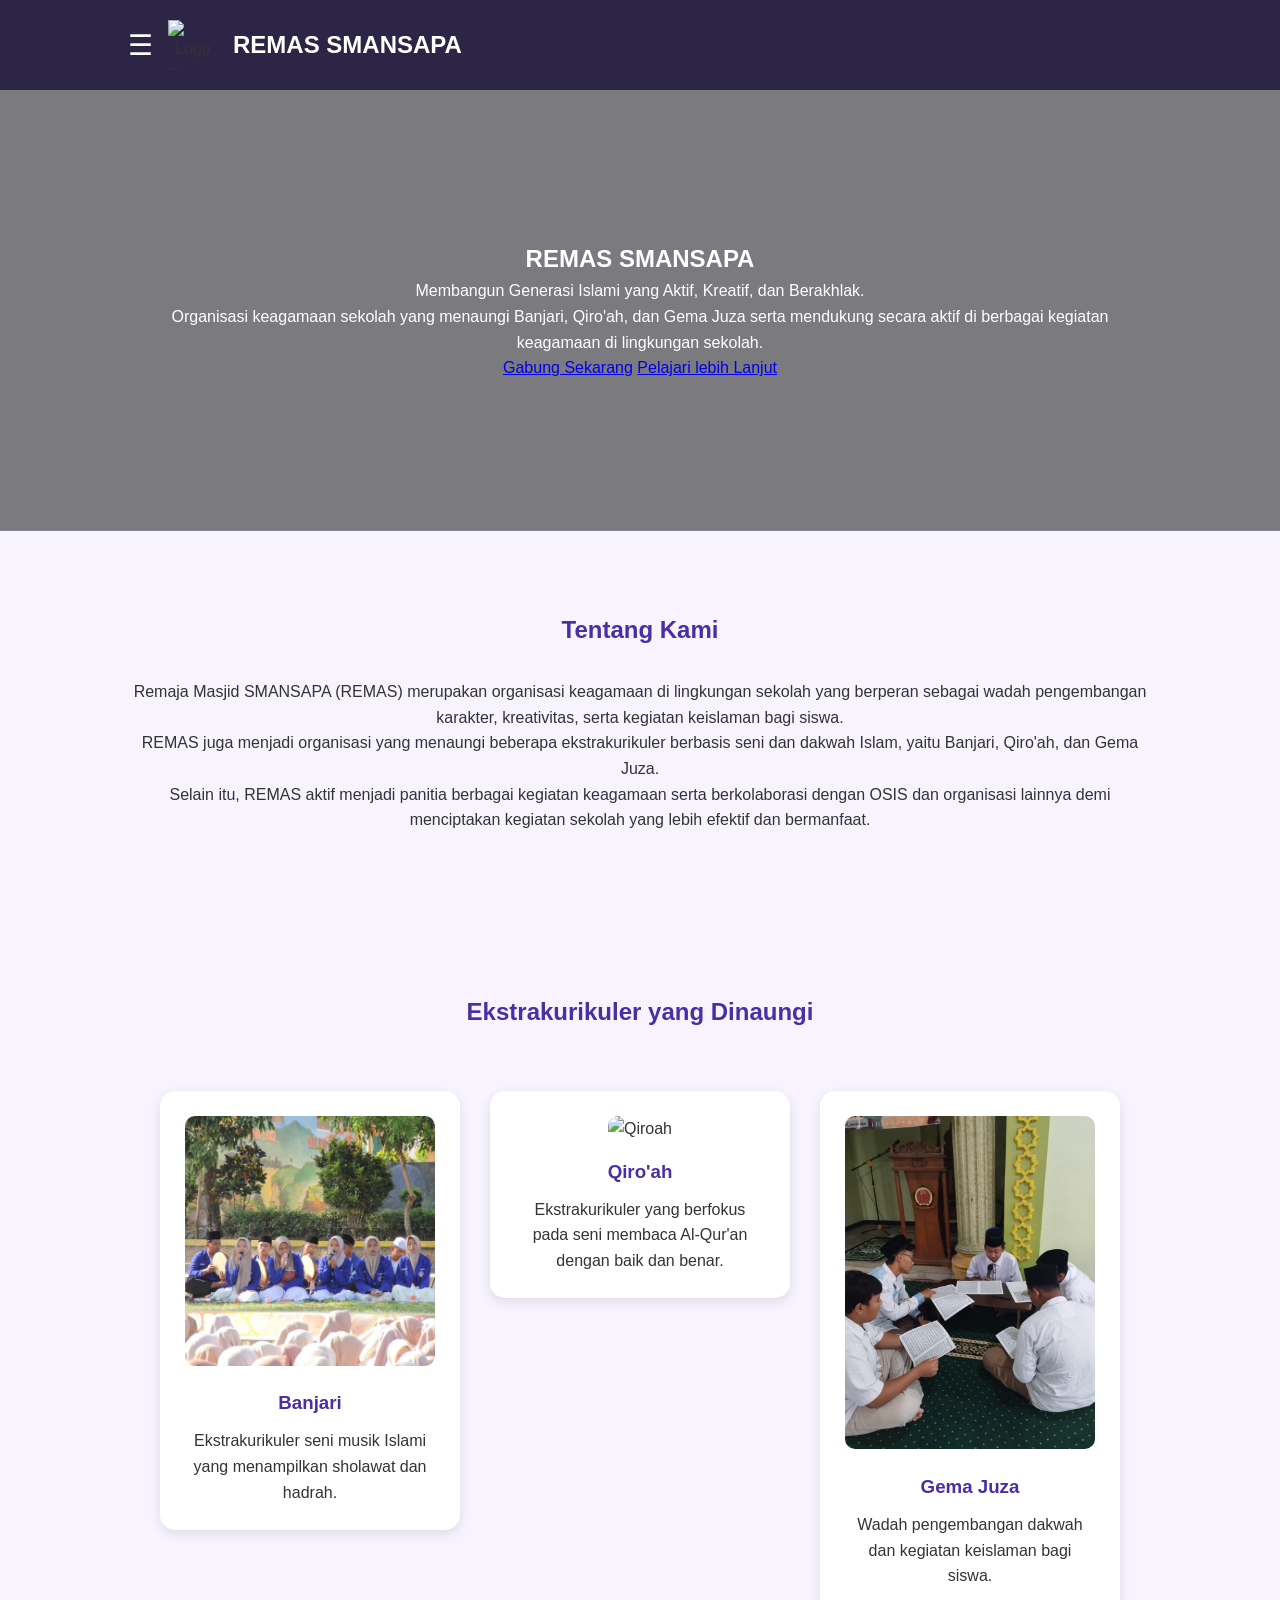
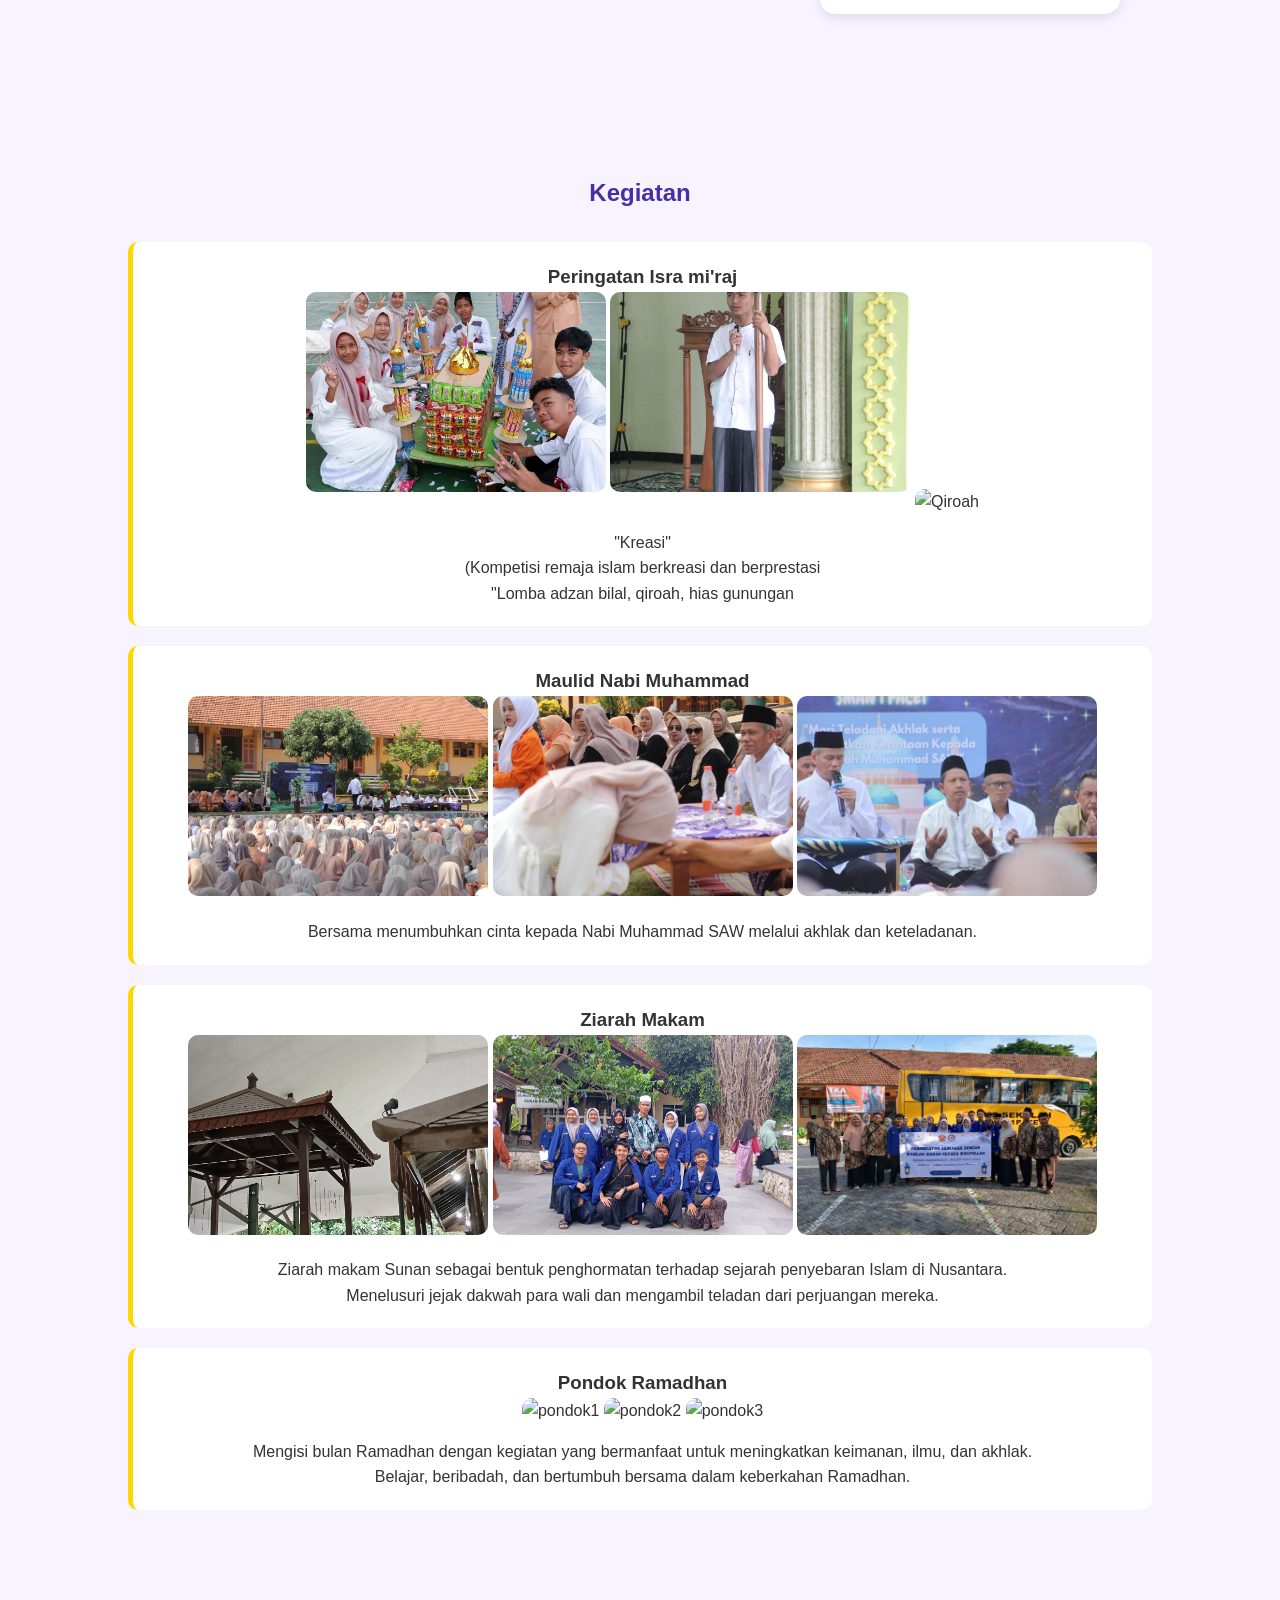
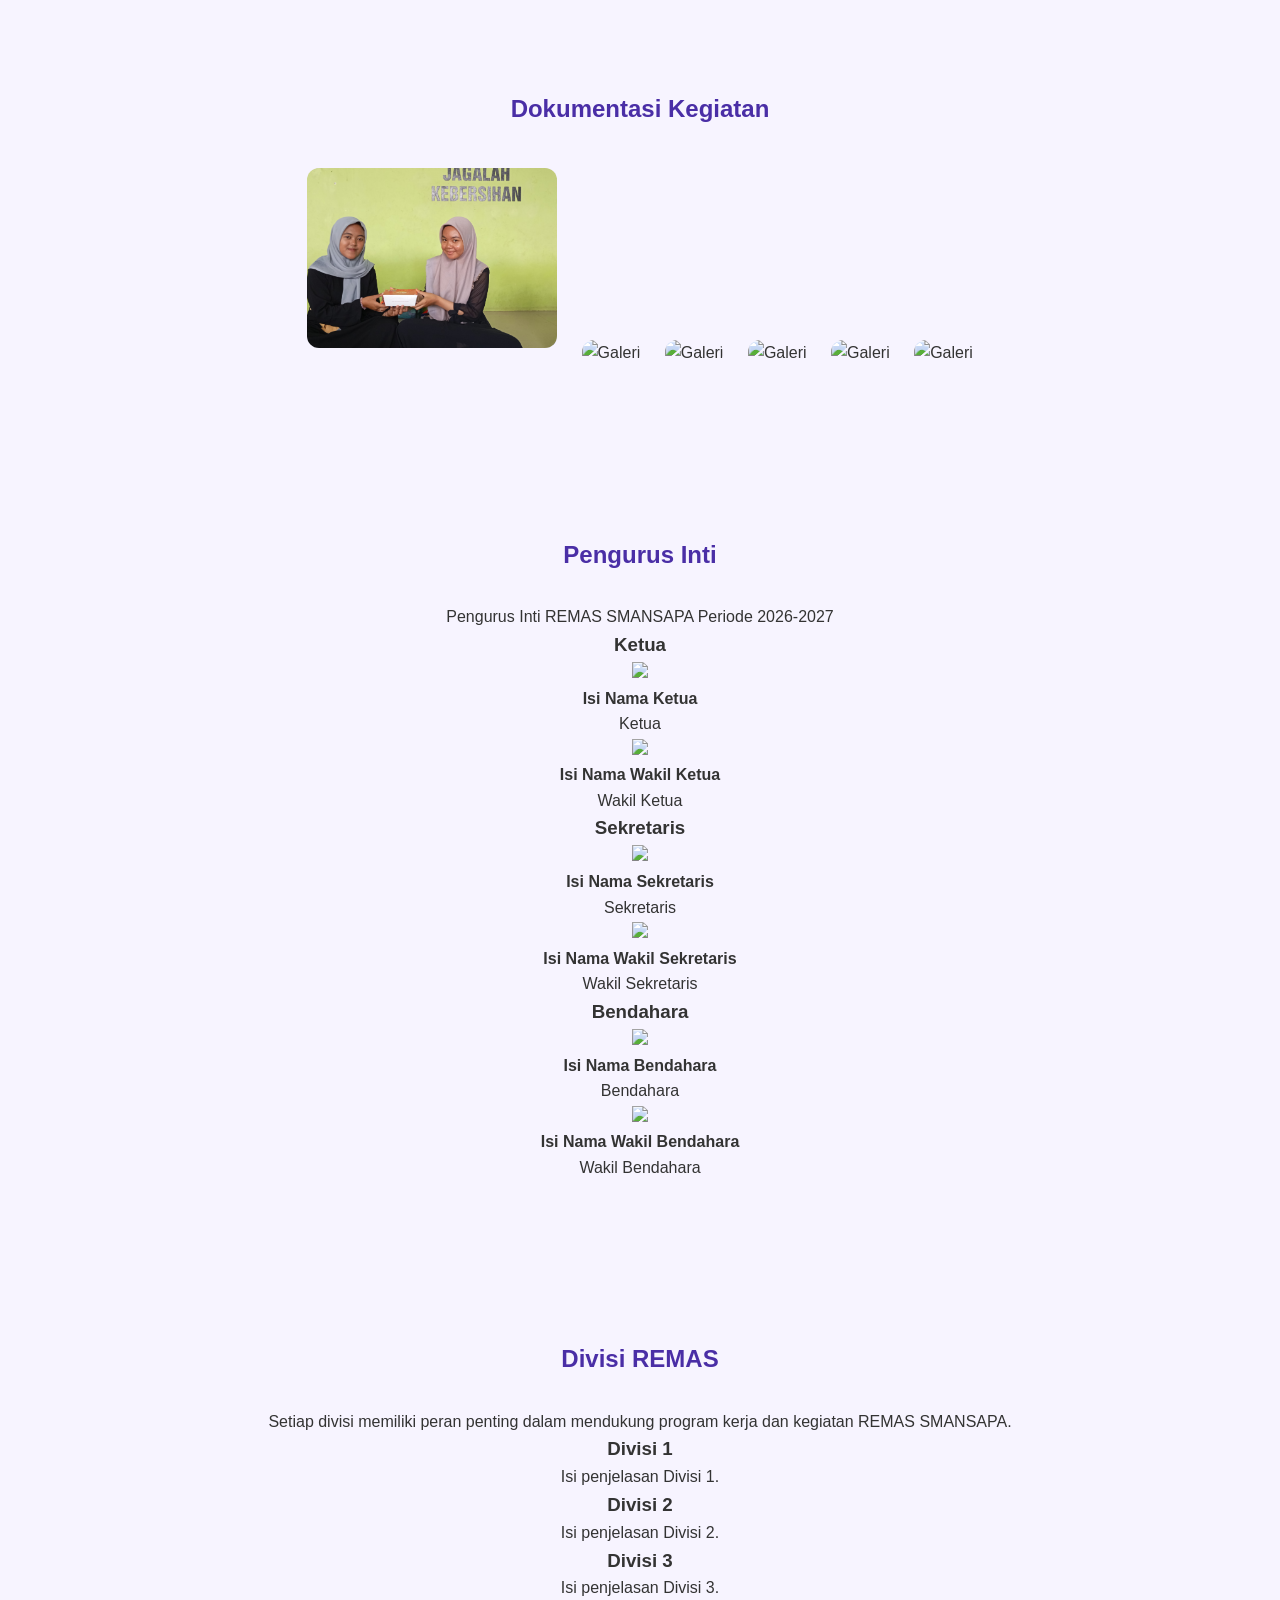
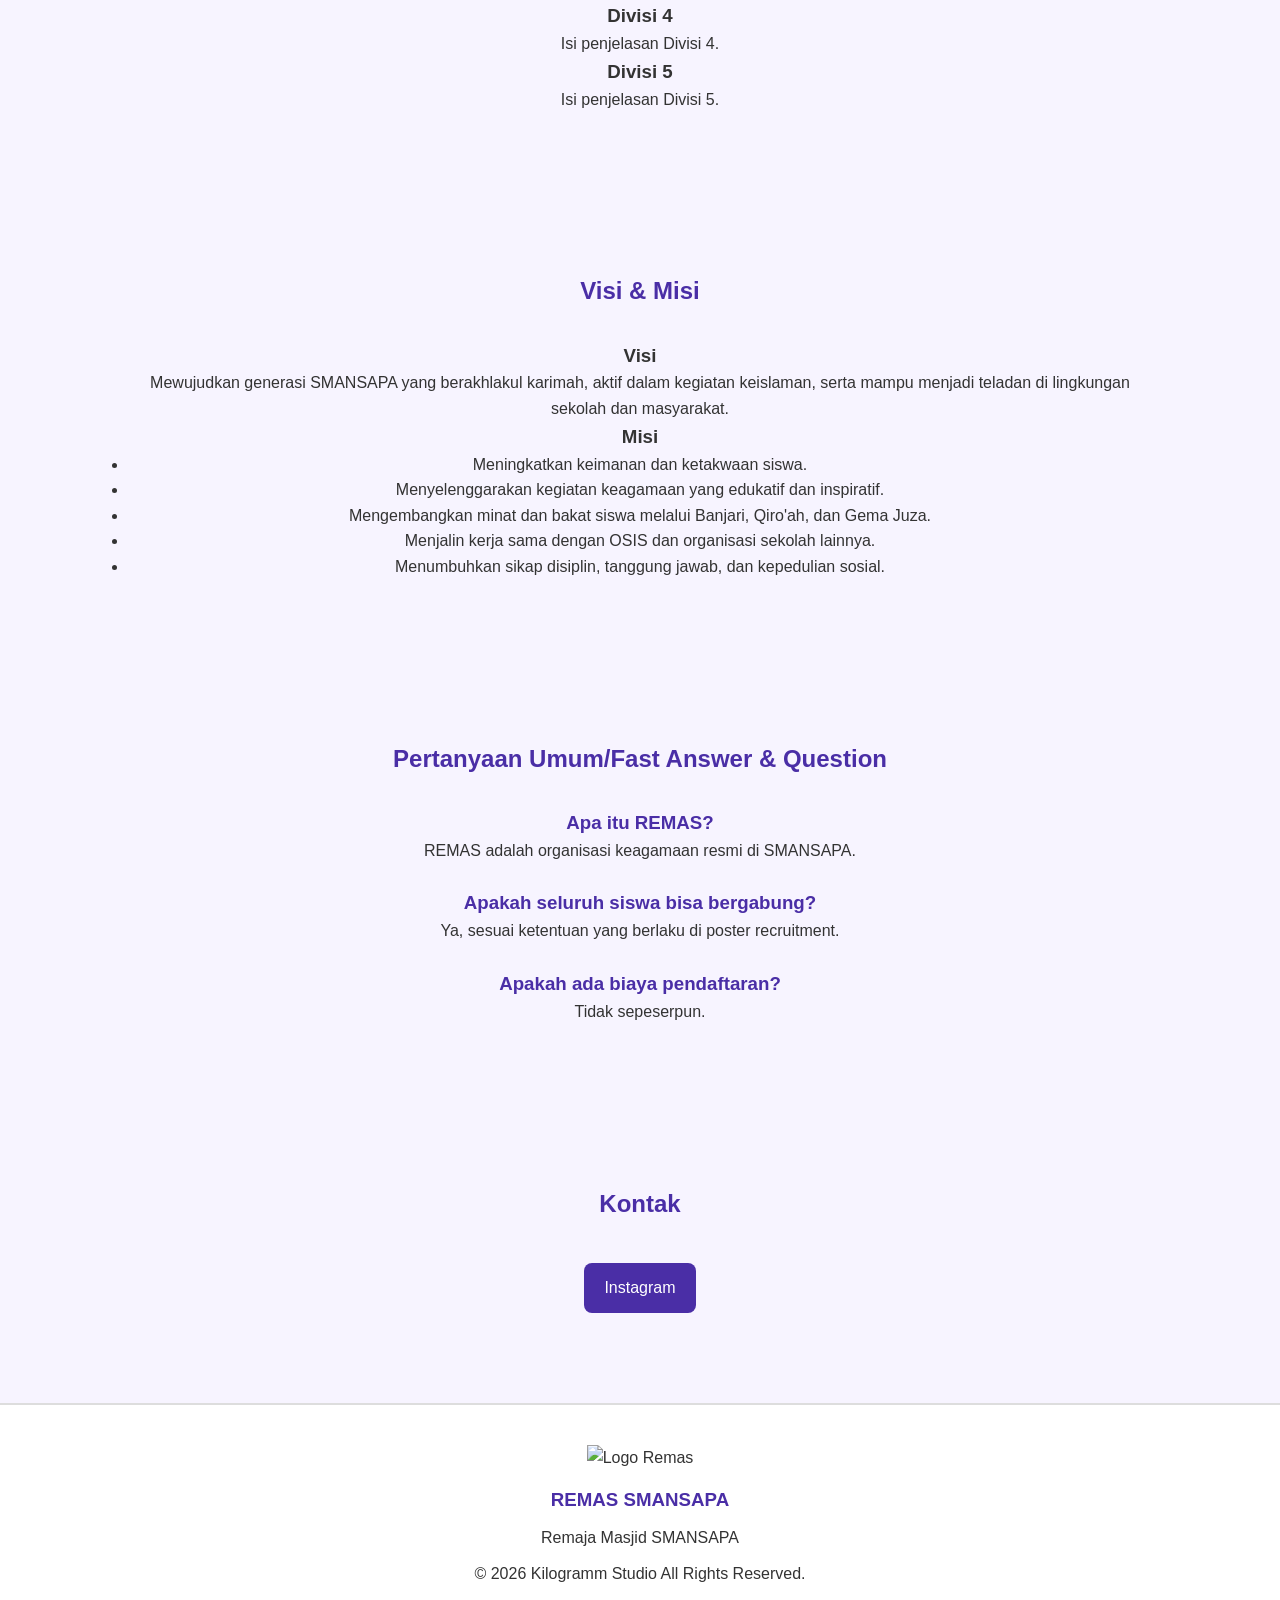
==== commit 05895922: "Update index.html" ====
--- a/index.html
+++ b/index.html
@@ -238,6 +238,180 @@
 
     </section>
 
+    <section id="pengurus" class="hidden">
+
+        <h2>Pengurus Inti</h2>
+    
+        <p class="pengurus-subtitle">
+            Pengurus Inti REMAS SMANSAPA Periode 2026-2027
+        </p>
+    
+        <div class="pengurus-container">
+    
+            <!-- Ketua -->
+    
+            <div class="pengurus-card">
+    
+                <h3>Ketua</h3>
+    
+                <div class="pengurus-pair">
+    
+                    <div class="anggota">
+    
+                        <img src="Isi Foto Ketua">
+    
+                        <h4>Isi Nama Ketua</h4>
+    
+                        <p>Ketua</p>
+    
+                    </div>
+    
+                    <div class="anggota">
+    
+                        <img src="Isi Foto Wakil Ketua">
+    
+                        <h4>Isi Nama Wakil Ketua</h4>
+    
+                        <p>Wakil Ketua</p>
+    
+                    </div>
+    
+                </div>
+    
+            </div>
+    
+            <!-- Sekretaris -->
+    
+            <div class="pengurus-card">
+    
+                <h3>Sekretaris</h3>
+    
+                <div class="pengurus-pair">
+    
+                    <div class="anggota">
+    
+                        <img src="Isi Foto Sekretaris">
+    
+                        <h4>Isi Nama Sekretaris</h4>
+    
+                        <p>Sekretaris</p>
+    
+                    </div>
+    
+                    <div class="anggota">
+    
+                        <img src="Isi Foto Wakil Sekretaris">
+    
+                        <h4>Isi Nama Wakil Sekretaris</h4>
+    
+                        <p>Wakil Sekretaris</p>
+    
+                    </div>
+    
+                </div>
+    
+            </div>
+    
+            <!-- Bendahara -->
+    
+            <div class="pengurus-card">
+    
+                <h3>Bendahara</h3>
+    
+                <div class="pengurus-pair">
+    
+                    <div class="anggota">
+    
+                        <img src="Isi Foto Bendahara">
+    
+                        <h4>Isi Nama Bendahara</h4>
+    
+                        <p>Bendahara</p>
+    
+                    </div>
+    
+                    <div class="anggota">
+    
+                        <img src="Isi Foto Wakil Bendahara">
+    
+                        <h4>Isi Nama Wakil Bendahara</h4>
+    
+                        <p>Wakil Bendahara</p>
+    
+                    </div>
+    
+                </div>
+    
+            </div>
+    
+        </div>
+    
+    </section>
+
+    <section id="divisi" class="hidden">
+
+        <h2>Divisi REMAS</h2>
+    
+        <p class="divisi-subtitle">
+            Setiap divisi memiliki peran penting dalam mendukung program kerja dan kegiatan REMAS SMANSAPA.
+        </p>
+    
+        <div class="divisi-container">
+    
+            <div class="divisi-card">
+    
+                <h3>Divisi 1</h3>
+    
+                <p>
+                    Isi penjelasan Divisi 1.
+                </p>
+    
+            </div>
+    
+            <div class="divisi-card">
+    
+                <h3>Divisi 2</h3>
+    
+                <p>
+                    Isi penjelasan Divisi 2.
+                </p>
+    
+            </div>
+    
+            <div class="divisi-card">
+    
+                <h3>Divisi 3</h3>
+    
+                <p>
+                    Isi penjelasan Divisi 3.
+                </p>
+    
+            </div>
+    
+            <div class="divisi-card">
+    
+                <h3>Divisi 4</h3>
+    
+                <p>
+                    Isi penjelasan Divisi 4.
+                </p>
+    
+            </div>
+    
+            <div class="divisi-card">
+    
+                <h3>Divisi 5</h3>
+    
+                <p>
+                    Isi penjelasan Divisi 5.
+                </p>
+    
+            </div>
+    
+        </div>
+    
+    </section>
+
 
     <section id="visi-misi" class="hidden">
 
--- a/style.css
+++ b/style.css
@@ -326,73 +326,75 @@
 
 #sidebar{
 
+    position: fixed;
+
+    top: 75px;
+
+    left: -220px;
+
+    width: 200px;
+
+    background: #2d2545;
+
+    border-radius: 0 12px 12px 0;
+
+    padding: 10px 0;
+
+    transition: 0.3s;
+
+    z-index: 2000;
+}
+
+#sidebar.active{
+
+    left:0;
+}
+
+#sidebar a{
+
+    display:block;
+
+    padding:12px 20px;
+
+    color:white;
+
+    text-decoration:none;
+
+    text-align:left;
+
+    font-size:15px;
+
+    transition:0.3s;
+}
+
+#sidebar a:hover{
+
+    background:#4a2ea6;
+}
+
+
+/* Overlay */
+
+#overlay{
+
     position:fixed;
 
     top:0;
 
-    left:-260px;
-
-    width:250px;
-
-    height:100vh;
-
-    background:#2d2545;
-
-    padding-top:100px;
+    left:0;
+
+    width:100%;
+
+    height:100%;
+
+    background:rgba(0,0,0,0.08);
+
+    opacity:0;
+
+    visibility:hidden;
 
     transition:0.3s;
 
-    z-index:2000;
-}
-
-#sidebar.active{
-
-    left:0;
-}
-
-#sidebar a{
-
-    display:block;
-
-    color:white;
-
-    text-decoration:none;
-
-    padding:18px 30px;
-
-    text-align:left;
-
-    transition:0.3s;
-}
-
-#sidebar a:hover{
-
-    background:#4a2ea6;
-}
-
-
-/* Overlay */
-
-#overlay{
-
-    position:fixed;
-
-    top:0;
-
-    left:0;
-
-    width:100%;
-
-    height:100%;
-
-    background:rgba(0,0,0,0.15);
-
-    opacity:0;
-
-    visibility:hidden;
-
-    transition:0.3s;
-
     z-index:1500;
 }
 
